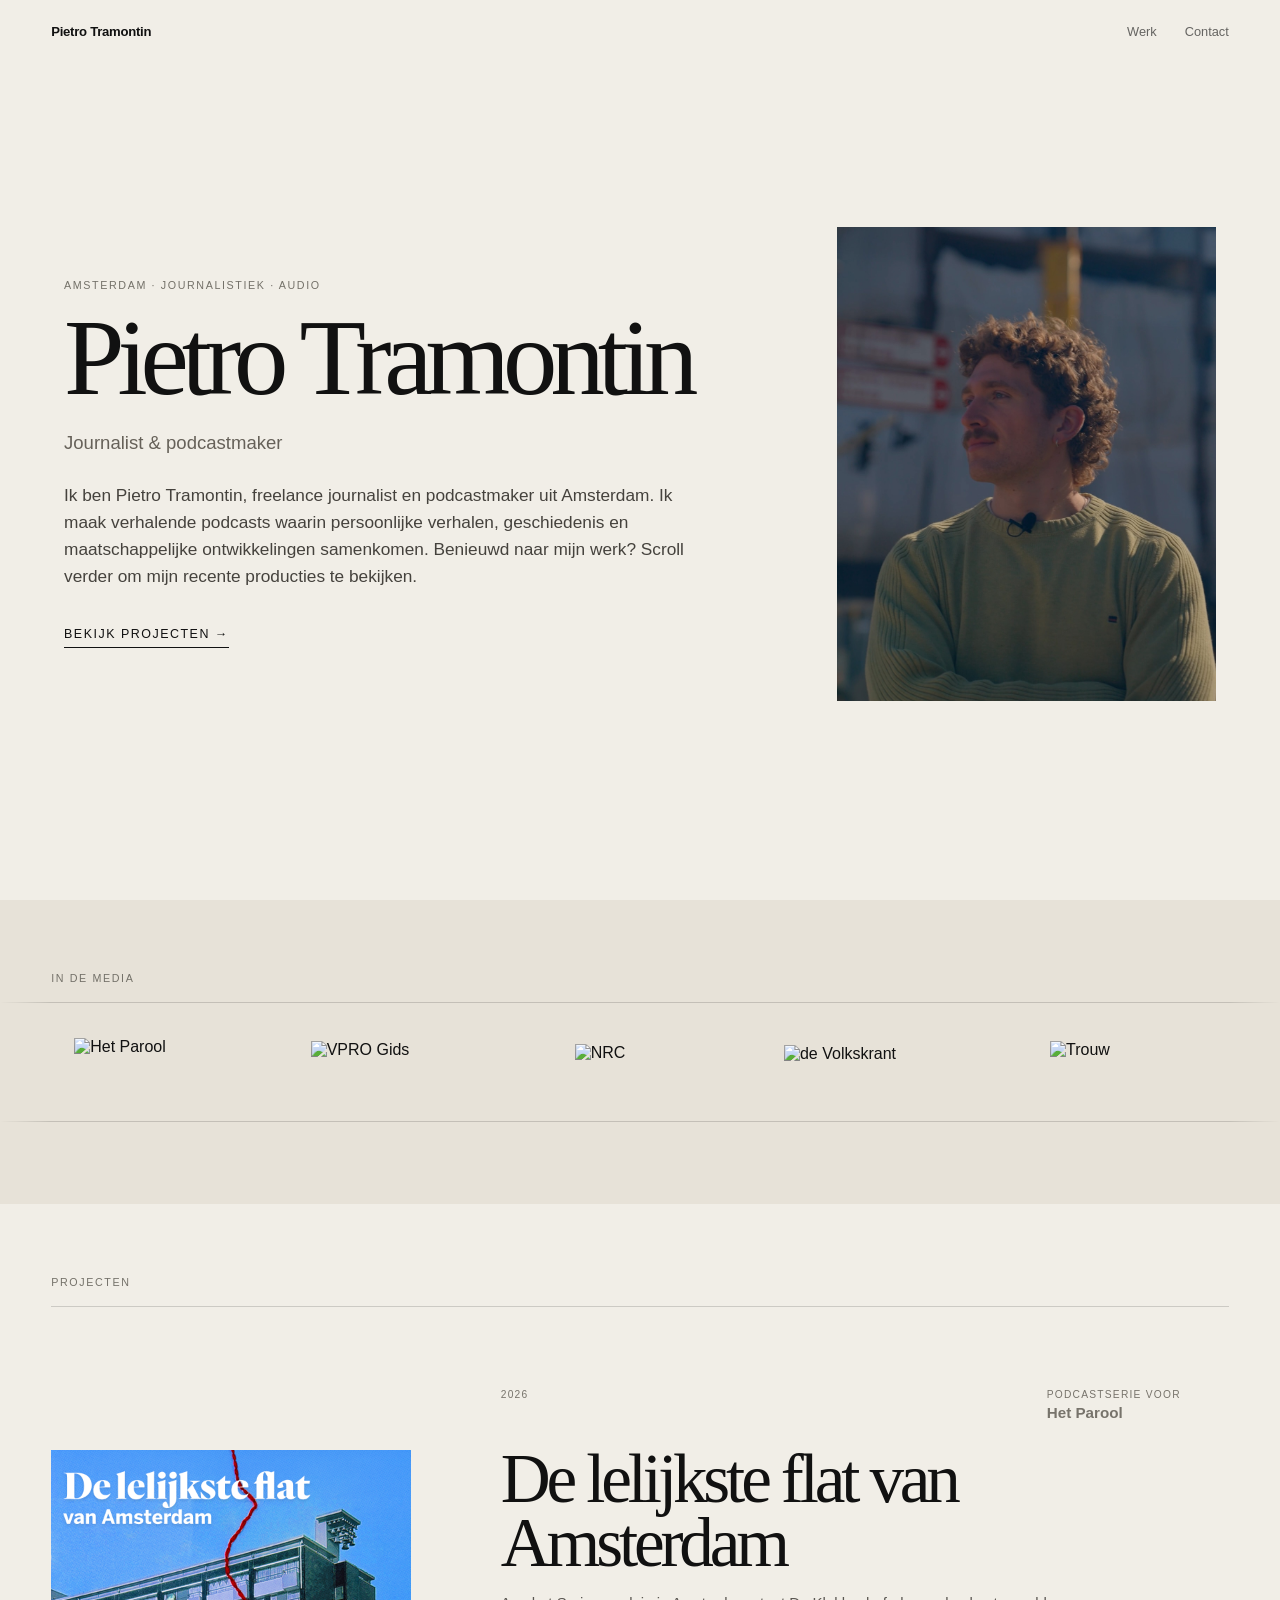
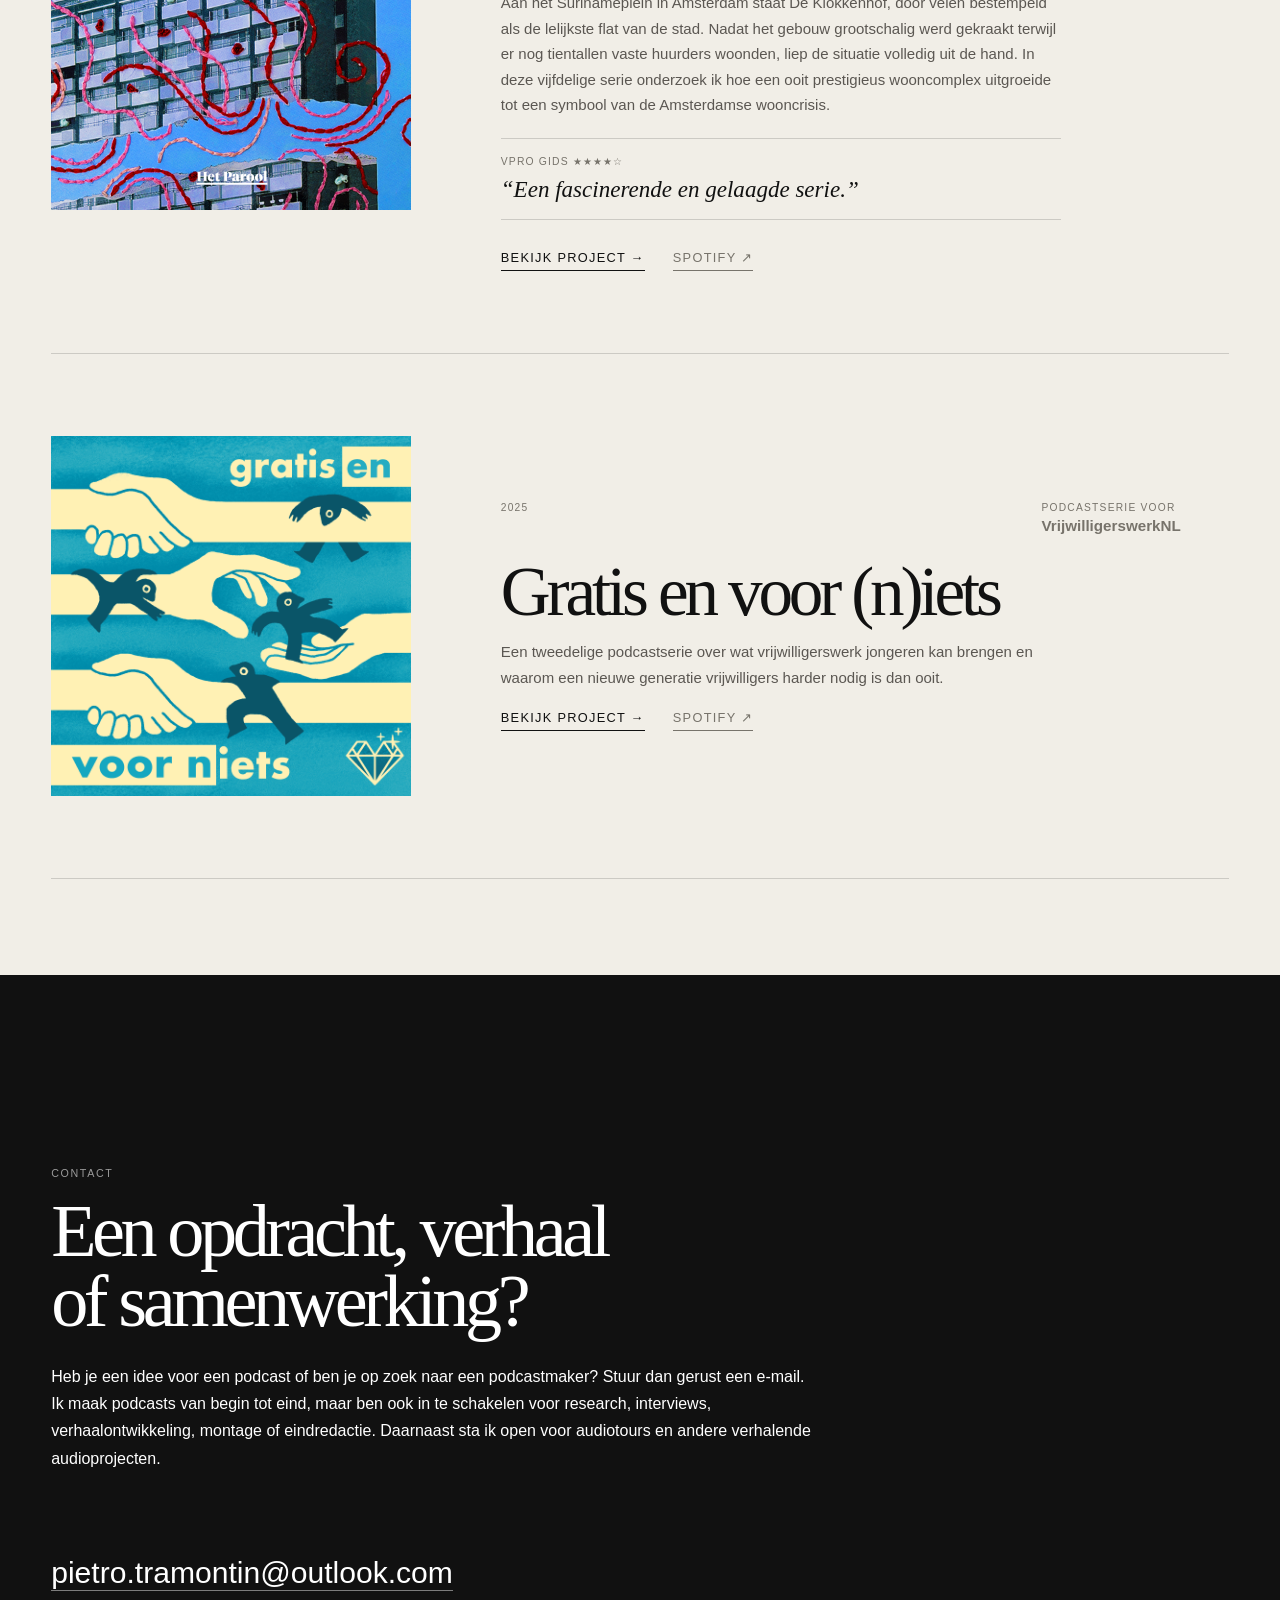
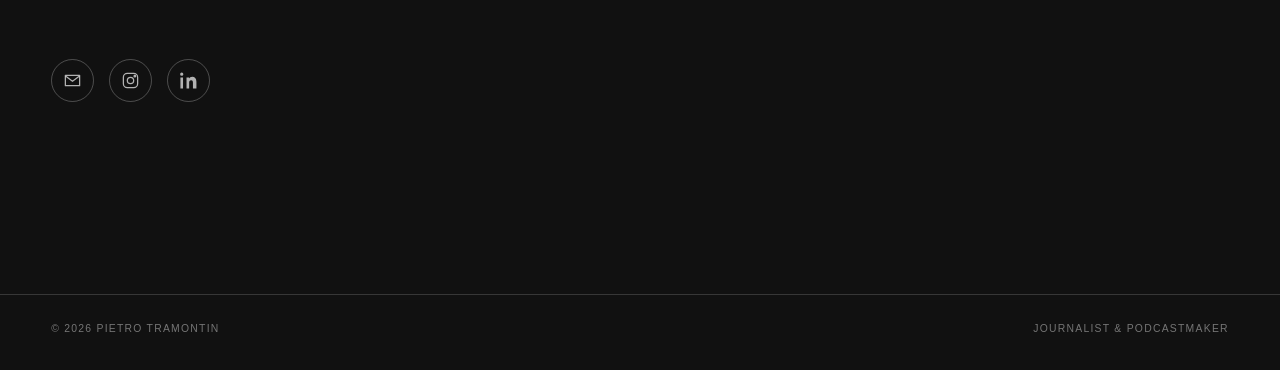
==== index.html @ e570faa8 "Update index.html" ====
<!DOCTYPE html>

<html lang="nl">
<head>
<meta charset="utf-8"/>
<meta content="width=device-width, initial-scale=1.0" name="viewport"/>
<meta content="#111111" name="theme-color"/>
<link href="style.css?v=mobile-marquee-4" rel="stylesheet"/>
<title>Pietro Tramontin | Freelance journalist &amp; podcastmaker</title>
<meta content="Portfolio en contactgegevens van Pietro Tramontin, freelance journalist en podcastmaker uit Amsterdam. Bekijk zijn verhalende podcasts en neem contact op voor podcastproducties, research, interviews, montage en audioprojecten." name="description"/><meta content="Pietro Tramontin" name="author"/><meta content="index, follow, max-image-preview:large" name="robots"/><link href="https://pietrotramontin.nl/" rel="canonical"/><meta content="nl_NL" property="og:locale"/><meta content="website" property="og:type"/><meta content="Pietro Tramontin" property="og:site_name"/><meta content="Pietro Tramontin | Freelance journalist &amp; podcastmaker" property="og:title"/><meta content="Portfolio en contactgegevens van Pietro Tramontin, freelance journalist en podcastmaker uit Amsterdam. Bekijk zijn verhalende podcasts en neem contact op voor podcastproducties, research, interviews, montage en audioprojecten." property="og:description"/><meta content="https://pietrotramontin.nl/" property="og:url"/><meta content="https://pietrotramontin.nl/images/pietro-tramontin-social.jpg" property="og:image"/><meta content="https://pietrotramontin.nl/images/pietro-tramontin-social.jpg" property="og:image:secure_url"/><meta content="1200" property="og:image:width"/><meta content="630" property="og:image:height"/><meta content="Pietro Tramontin, freelance journalist en podcastmaker" property="og:image:alt"/><meta content="summary_large_image" name="twitter:card"/><meta content="Pietro Tramontin | Freelance journalist &amp; podcastmaker" name="twitter:title"/><meta content="Portfolio en contactgegevens van Pietro Tramontin, freelance journalist en podcastmaker uit Amsterdam. Bekijk zijn verhalende podcasts en neem contact op voor podcastproducties, research, interviews, montage en audioprojecten." name="twitter:description"/><meta content="https://pietrotramontin.nl/images/pietro-tramontin-social.jpg" name="twitter:image"/><meta content="Pietro Tramontin, freelance journalist en podcastmaker" name="twitter:image:alt"/><link href="/favicon.ico?v=microphone-1" rel="icon" sizes="any"/><link href="/favicon-32x32.png?v=microphone-1" rel="icon" sizes="32x32" type="image/png"/><link href="/apple-touch-icon.png?v=microphone-1" rel="apple-touch-icon" sizes="180x180"/><link href="/site.webmanifest" rel="manifest"/><script type="application/ld+json">{
  "@context": "https://schema.org",
  "@graph": [
    {
      "@type": "WebSite",
      "@id": "https://pietrotramontin.nl/#website",
      "url": "https://pietrotramontin.nl/",
      "name": "Pietro Tramontin",
      "inLanguage": "nl-NL"
    },
    {
      "@type": "ProfilePage",
      "@id": "https://pietrotramontin.nl/#profilepage",
      "url": "https://pietrotramontin.nl/",
      "name": "Pietro Tramontin | Freelance journalist & podcastmaker",
      "description": "Portfolio en contactgegevens van Pietro Tramontin, freelance journalist en podcastmaker uit Amsterdam. Bekijk zijn verhalende podcasts en neem contact op voor podcastproducties, research, interviews, montage en audioprojecten.",
      "isPartOf": {
        "@id": "https://pietrotramontin.nl/#website"
      },
      "mainEntity": {
        "@id": "https://pietrotramontin.nl/#pietro"
      },
      "inLanguage": "nl-NL"
    },
    {
      "@type": "Person",
      "@id": "https://pietrotramontin.nl/#pietro",
      "name": "Pietro Tramontin",
      "url": "https://pietrotramontin.nl/",
      "image": {
        "@type": "ImageObject",
        "url": "https://pietrotramontin.nl/images/pietro-tramontin-social.jpg",
        "width": 1200,
        "height": 630
      },
      "jobTitle": "Freelance journalist en podcastmaker",
      "description": "Freelance journalist en podcastmaker uit Amsterdam. Beschikbaar voor podcastproducties, research, interviews, verhaalontwikkeling, montage, eindredactie, audiotours en andere verhalende audioprojecten.",
      "homeLocation": {
        "@type": "City",
        "name": "Amsterdam"
      },
      "sameAs": [
        "https://www.instagram.com/pietrotramontin/",
        "https://www.linkedin.com/in/pietro-tramontin"
      ],
      "knowsAbout": [
        "Journalistiek",
        "Verhalende podcasts",
        "Audio-documentaires",
        "Research",
        "Interviews",
        "Montage",
        "Sounddesign"
      ],
      "email": "mailto:pietro.tramontin@outlook.com",
      "contactPoint": {
        "@type": "ContactPoint",
        "contactType": "professional inquiries",
        "email": "pietro.tramontin@outlook.com",
        "availableLanguage": [
          "nl",
          "en"
        ],
        "url": "https://pietrotramontin.nl/#contact"
      }
    }
  ]
}</script></head>
<body>
<header class="nav">
<a class="wordmark" href="index.html">Pietro Tramontin</a>
<nav>
<a href="#werk">Werk</a>
<a href="#contact">Contact</a>
</nav>
</header>
<main>
<section class="hero">
<div class="hero-inner">
<div class="hero-copy reveal">
<p class="kicker dark">Amsterdam · Journalistiek · Audio</p>
<h1>Pietro Tramontin</h1>
<p class="subtitle">Journalist &amp; podcastmaker</p>
<p class="hero-intro">Ik ben Pietro Tramontin, freelance journalist en podcastmaker uit Amsterdam. Ik maak verhalende podcasts waarin persoonlijke verhalen, geschiedenis en maatschappelijke ontwikkelingen samenkomen. Benieuwd naar mijn werk? Scroll verder om mijn recente producties te bekijken.</p>
<a class="hero-button" href="#werk">Bekijk projecten →</a>
</div>
<div class="portrait-wrap reveal">
<img alt="Portret van Pietro Tramontin" class="portrait" src="images/pietro.jpg"/>
<div class="portrait-fallback">
<span>Voeg je portret toe als<br/><strong>images/pietro.jpg</strong></span>
</div>
</div>
</div>
</section>
<section class="media-strip reveal" id="media">
<div class="media-heading">
<p class="kicker dark">In de media</p>
</div>
<div aria-label="Media waarin Pietro Tramontin en zijn werk verschenen" class="media-marquee">
<div class="media-track">
<a class="media-item" data-brand="Het Parool" data-copy="Interview over het maken van De lelijkste flat van Amsterdam en de wooncrisis achter het verhaal." data-domain="parool.nl" data-label="Het Parool" data-quote="“In de podcast wordt blootgelegd hoe De Klokkenhof door de jaren heen symbool is komen te staan voor de woningnood in Amsterdam.”" data-theme="parool" data-title="Journalist Pietro Tramontin maakte een podcast over De Klokkenhof" data-type="Interview" href="https://www.parool.nl/amsterdam/journalist-pietro-tramontin-maakte-een-podcast-over-de-klokkenhof-de-flat-waar-krakers-en-huurders-tegenover-elkaar-stonden-terwijl-ze-juist-een-gezamenlijke-vijand-hadden~bd4d13ee/" rel="noopener" target="_blank">
<img alt="Het Parool" class="media-logo media-logo-parool" src="https://commons.wikimedia.org/wiki/Special:Redirect/file/Het_Parool_(2018-10-27).svg"/>
</a>
<a class="media-item" data-brand="VPRO Gids" data-copy="Interview met Pietro Tramontin over het maken van De lelijkste flat van Amsterdam." data-domain="vpro.nl" data-label="VPRO Gids" data-quote="“Een fascinerende en gelaagde serie.”" data-theme="vpro" data-title="Fascinerende en gelaagde podcastserie over de lelijkste flat van Amsterdam" data-type="Interview" href="https://www.vpro.nl/artikelen/fascinerende-en-gelaagde-podcastserie-over-de-lelijkste-flat-van-amsterdam" rel="noopener" target="_blank">
<img alt="VPRO Gids" class="media-logo media-logo-vpro" src="https://commons.wikimedia.org/wiki/Special:Redirect/file/VPRO_logo_2021.svg"/>
</a>
<a class="media-item" data-brand="NRC" data-copy="De lelijkste flat van Amsterdam werd opgenomen in NRC’s overzicht van de beste podcasts van dit moment." data-domain="nrc.nl" data-label="NRC" data-quote="" data-theme="nrc" data-title="De beste podcasts van dit moment" data-type="Aanbevolen" href="https://www.nrc.nl/nieuws/2026/07/15/de-beste-podcasts-van-dit-moment-a4906272" rel="noopener" target="_blank">
<img alt="NRC" class="media-logo media-logo-nrc" src="https://commons.wikimedia.org/wiki/Special:Redirect/file/NRC_logo.svg"/>
</a>
<a class="media-item" data-brand="de Volkskrant" data-copy="Recensie van De lelijkste flat van Amsterdam." data-domain="volkskrant.nl" data-label="de Volkskrant" data-quote="“Rijk en interessant.”" data-theme="volkskrant" data-title="‘De lelijkste flat van Amsterdam’ gaat over méér dan dat bekende krakerspand" data-type="Recensie" href="https://www.volkskrant.nl/podcasttips/de-lelijkste-flat-van-amsterdam-gaat-over-meer-dan-dat-bekende-krakerspand~be19d2c3/" rel="noopener" target="_blank">
<img alt="de Volkskrant" class="media-logo media-logo-volkskrant" src="https://commons.wikimedia.org/wiki/Special:Redirect/file/Volkskrant.svg"/>
</a>
<a class="media-item" data-brand="Trouw" data-copy="Recensie van De lelijkste flat van Amsterdam." data-domain="trouw.nl" data-fallback-preview="assets/media/trouw-fallback.jpg" data-label="Trouw" data-quote="“De afleveringen waarin hij via de historie van de flat impliciet maatschappelijke veranderingen beschrijft, zijn het sterkst.”" data-theme="trouw" data-title="Podcast verbindt een iconisch gebouw met de woningnood" data-type="Recensie" href="https://www.trouw.nl/cultuur-media/podcast-de-lelijkste-flat-van-amsterdam-verbindt-een-iconisch-gebouw-met-de-woningnood~bb4db871/" rel="noopener" target="_blank">
<img alt="Trouw" class="media-logo media-logo-trouw" src="https://commons.wikimedia.org/wiki/Special:Redirect/file/Trouw.svg"/>
</a>
<a class="media-item" data-brand="FD" data-copy="Recensie van de podcast als verhaal over de Nederlandse woningcrisis." data-domain="fd.nl" data-label="FD" data-quote="“Een verhaal dat veel verder reikt dan de muren van de vervallen flat.”" data-theme="fd" data-title="Wat de lelijkste flat van Amsterdam zegt over woningnood" data-type="Recensie" href="https://fd.nl/samenleving/1602991/wat-de-lelijkste-flat-van-amsterdam-zegt-over-woningnood" rel="noopener" target="_blank">
<img alt="FD" class="media-logo media-logo-fd" src="https://commons.wikimedia.org/wiki/Special:Redirect/file/Logo_Het_Financieele_Dagblad.svg"/>
</a>
<a class="media-item" data-brand="NPO Radio 1" data-copy="Te gast in VINK, de podcast over podcasts van NPO Radio 1, over De lelijkste flat van Amsterdam." data-domain="nporadio1.nl" data-label="NPO Radio 1" data-quote="" data-theme="npo" data-title="De lelijkste flat van Amsterdam in VINK op NPO Radio 1" data-type="Podcastinterview" href="https://www.nporadio1.nl/podcasts/vink/142888/354-de-lelijkste-flat-van-amsterdam-ayurveda-podcast-de-kleenen-en-de-grooten" rel="noopener" target="_blank">
<img alt="NPO Radio 1" class="media-logo media-logo-npo" src="https://commons.wikimedia.org/wiki/Special:Redirect/file/NPO_Radio_1_logo_2014.svg"/>
</a>
<a class="media-item" data-brand="Het Parool" data-copy="Interview over het maken van De lelijkste flat van Amsterdam en de wooncrisis achter het verhaal." data-domain="parool.nl" data-label="Het Parool" data-quote="“In de podcast wordt blootgelegd hoe De Klokkenhof door de jaren heen symbool is komen te staan voor de woningnood in Amsterdam.”" data-theme="parool" data-title="Journalist Pietro Tramontin maakte een podcast over De Klokkenhof" data-type="Interview" href="https://www.parool.nl/amsterdam/journalist-pietro-tramontin-maakte-een-podcast-over-de-klokkenhof-de-flat-waar-krakers-en-huurders-tegenover-elkaar-stonden-terwijl-ze-juist-een-gezamenlijke-vijand-hadden~bd4d13ee/" rel="noopener" target="_blank">
<img alt="Het Parool" class="media-logo media-logo-parool" src="https://commons.wikimedia.org/wiki/Special:Redirect/file/Het_Parool_(2018-10-27).svg"/>
</a>
<a class="media-item" data-brand="VPRO Gids" data-copy="Interview met Pietro Tramontin over het maken van De lelijkste flat van Amsterdam." data-domain="vpro.nl" data-label="VPRO Gids" data-quote="“Een fascinerende en gelaagde serie.”" data-theme="vpro" data-title="Fascinerende en gelaagde podcastserie over de lelijkste flat van Amsterdam" data-type="Interview" href="https://www.vpro.nl/artikelen/fascinerende-en-gelaagde-podcastserie-over-de-lelijkste-flat-van-amsterdam" rel="noopener" target="_blank">
<img alt="VPRO Gids" class="media-logo media-logo-vpro" src="https://commons.wikimedia.org/wiki/Special:Redirect/file/VPRO_logo_2021.svg"/>
</a>
<a class="media-item" data-brand="NRC" data-copy="De lelijkste flat van Amsterdam werd opgenomen in NRC’s overzicht van de beste podcasts van dit moment." data-domain="nrc.nl" data-label="NRC" data-quote="" data-theme="nrc" data-title="De beste podcasts van dit moment" data-type="Aanbevolen" href="https://www.nrc.nl/nieuws/2026/07/15/de-beste-podcasts-van-dit-moment-a4906272" rel="noopener" target="_blank">
<img alt="NRC" class="media-logo media-logo-nrc" src="https://commons.wikimedia.org/wiki/Special:Redirect/file/NRC_logo.svg"/>
</a>
<a class="media-item" data-brand="de Volkskrant" data-copy="Recensie van De lelijkste flat van Amsterdam." data-domain="volkskrant.nl" data-label="de Volkskrant" data-quote="“Rijk en interessant.”" data-theme="volkskrant" data-title="‘De lelijkste flat van Amsterdam’ gaat over méér dan dat bekende krakerspand" data-type="Recensie" href="https://www.volkskrant.nl/podcasttips/de-lelijkste-flat-van-amsterdam-gaat-over-meer-dan-dat-bekende-krakerspand~be19d2c3/" rel="noopener" target="_blank">
<img alt="de Volkskrant" class="media-logo media-logo-volkskrant" src="https://commons.wikimedia.org/wiki/Special:Redirect/file/Volkskrant.svg"/>
</a>
<a class="media-item" data-brand="Trouw" data-copy="Recensie van De lelijkste flat van Amsterdam." data-domain="trouw.nl" data-fallback-preview="assets/media/trouw-fallback.jpg" data-label="Trouw" data-quote="“De afleveringen waarin hij via de historie van de flat impliciet maatschappelijke veranderingen beschrijft, zijn het sterkst.”" data-theme="trouw" data-title="Podcast verbindt een iconisch gebouw met de woningnood" data-type="Recensie" href="https://www.trouw.nl/cultuur-media/podcast-de-lelijkste-flat-van-amsterdam-verbindt-een-iconisch-gebouw-met-de-woningnood~bb4db871/" rel="noopener" target="_blank">
<img alt="Trouw" class="media-logo media-logo-trouw" src="https://commons.wikimedia.org/wiki/Special:Redirect/file/Trouw.svg"/>
</a>
<a class="media-item" data-brand="FD" data-copy="Recensie van de podcast als verhaal over de Nederlandse woningcrisis." data-domain="fd.nl" data-label="FD" data-quote="“Een verhaal dat veel verder reikt dan de muren van de vervallen flat.”" data-theme="fd" data-title="Wat de lelijkste flat van Amsterdam zegt over woningnood" data-type="Recensie" href="https://fd.nl/samenleving/1602991/wat-de-lelijkste-flat-van-amsterdam-zegt-over-woningnood" rel="noopener" target="_blank">
<img alt="FD" class="media-logo media-logo-fd" src="https://commons.wikimedia.org/wiki/Special:Redirect/file/Logo_Het_Financieele_Dagblad.svg"/>
</a>
<a class="media-item" data-brand="NPO Radio 1" data-copy="Te gast in VINK, de podcast over podcasts van NPO Radio 1, over De lelijkste flat van Amsterdam." data-domain="nporadio1.nl" data-label="NPO Radio 1" data-quote="" data-theme="npo" data-title="De lelijkste flat van Amsterdam in VINK op NPO Radio 1" data-type="Podcastinterview" href="https://www.nporadio1.nl/podcasts/vink/142888/354-de-lelijkste-flat-van-amsterdam-ayurveda-podcast-de-kleenen-en-de-grooten" rel="noopener" target="_blank">
<img alt="NPO Radio 1" class="media-logo media-logo-npo" src="https://commons.wikimedia.org/wiki/Special:Redirect/file/NPO_Radio_1_logo_2014.svg"/>
</a>
</div>
</div>
<div aria-hidden="true" class="media-popup">
<a class="media-popup-link" href="#" rel="noopener" target="_blank">
<div class="mini-site">
<div class="mini-site-top">
<span class="mini-site-brand"></span>
<span class="mini-site-domain"></span>
</div>
<div class="mini-site-body">
<span class="mini-site-type"></span>
<strong class="mini-site-title"></strong>
<div class="mini-site-image-wrap is-empty"><img alt="" class="mini-site-image" src=""/></div>
<p class="mini-site-copy"></p>
<blockquote class="mini-site-quote"></blockquote>
<span class="mini-site-cta">Open artikel ↗</span>
</div>
</div>
</a>
</div>
</section>
<section class="projects-section" id="werk">
<div class="projects-shell">
<p class="kicker dark reveal">Projecten</p>
<article class="project-row-new reveal">
<a aria-label="Bekijk De lelijkste flat van Amsterdam" class="project-cover-new" href="lelijkste-flat.html">
<img alt="Cover van De lelijkste flat van Amsterdam" src="images/lelijkste-flat.jpg"/>
</a>
<div class="project-copy-new">
<div class="project-meta-new">
<span>2026</span>
<span>Podcastserie voor<br/><strong>Het Parool</strong></span>
</div>
<h3><a href="lelijkste-flat.html">De lelijkste flat van Amsterdam</a></h3>
<p class="project-summary">
            Aan het Surinameplein in Amsterdam staat De Klokkenhof, door velen bestempeld als de lelijkste flat van de stad. Nadat het gebouw grootschalig werd gekraakt terwijl er nog tientallen vaste huurders woonden, liep de situatie volledig uit de hand. In deze vijfdelige serie onderzoek ik hoe een ooit prestigieus wooncomplex uitgroeide tot een symbool van de Amsterdamse wooncrisis.
          </p>
<a class="home-review" href="https://www.vpro.nl/artikelen/fascinerende-en-gelaagde-podcastserie-over-de-lelijkste-flat-van-amsterdam" rel="noopener" target="_blank">
<span class="home-review-source">VPRO Gids ★★★★☆</span>
<span class="home-review-quote">“Een fascinerende en gelaagde serie.”</span>
</a>
<div class="actions">
<a class="text-link" href="lelijkste-flat.html">Bekijk project →</a>
<a class="text-link muted-link" href="https://open.spotify.com/show/033CWMy0zGlctlvgGnUM39" rel="noopener" target="_blank">Spotify ↗</a>
</div>
</div>
</article>
<article class="project-row-new reveal">
<a aria-label="Bekijk Gratis en voor (n)iets" class="project-cover-new" href="gratis-en-voor-niets.html">
<img alt="Cover van Gratis en voor (n)iets" src="images/gratis-en-voor-niets.jpg"/>
</a>
<div class="project-copy-new">
<div class="project-meta-new">
<span>2025</span>
<span>Podcastserie voor<br/><strong>VrijwilligerswerkNL</strong></span>
</div>
<h3><a href="gratis-en-voor-niets.html">Gratis en voor (n)iets</a></h3>
<p class="project-summary">
            Een tweedelige podcastserie over wat vrijwilligerswerk jongeren kan brengen en waarom een nieuwe generatie vrijwilligers harder nodig is dan ooit.
          </p>
<div class="actions">
<a class="text-link" href="gratis-en-voor-niets.html">Bekijk project →</a>
<a class="text-link muted-link" href="https://open.spotify.com/show/3WJLI9ZzemZ6k6axRcHzVA" rel="noopener" target="_blank">Spotify ↗</a>
</div>
</div>
</article>
</div>
</section>
<section aria-label="Contact met Pietro Tramontin" class="contact reveal" id="contact">
<p class="kicker">Contact</p>
<h2>Een opdracht, verhaal<br/>of samenwerking?</h2>
<p class="contact-intro">Heb je een idee voor een podcast of ben je op zoek naar een podcastmaker? Stuur dan gerust een e-mail. Ik maak podcasts van begin tot eind, maar ben ook in te schakelen voor research, interviews, verhaalontwikkeling, montage of eindredactie. Daarnaast sta ik open voor audiotours en andere verhalende audioprojecten.</p>
<a aria-label="E-mail Pietro Tramontin" class="email" href="mailto:pietro.tramontin@outlook.com" rel="author">pietro.tramontin@outlook.com</a>
<div aria-label="Sociale media" class="socials">
<a aria-label="E-mail Pietro Tramontin" class="social-link" href="mailto:pietro.tramontin@outlook.com">
<svg aria-hidden="true" viewbox="0 0 24 24">
<path d="M3 5.5h18v13H3z"></path>
<path d="m4 7 8 6 8-6"></path>
</svg>
</a>
<a aria-label="Instagram van Pietro Tramontin" class="social-link" href="https://www.instagram.com/pietrotramontin/" rel="noopener" target="_blank">
<svg aria-hidden="true" viewbox="0 0 24 24">
<rect height="18" rx="5" width="18" x="3" y="3"></rect>
<circle cx="12" cy="12" r="4"></circle>
<circle cx="17.5" cy="6.5" r="1"></circle>
</svg>
</a>
<a aria-label="LinkedIn van Pietro Tramontin" class="social-link" href="https://www.linkedin.com/in/pietro-tramontin" rel="noopener" target="_blank">
<svg aria-hidden="true" viewbox="0 0 24 24">
<path d="M5.1 8.2H1.8V22h3.3V8.2ZM3.45 2A2.05 2.05 0 1 0 3.45 6.1 2.05 2.05 0 0 0 3.45 2ZM22 13.45c0-4.15-2.2-6.08-5.15-6.08-2.38 0-3.44 1.3-4.03 2.22V8.2H9.5V22h3.32v-6.83c0-1.8.34-3.55 2.57-3.55 2.2 0 2.23 2.05 2.23 3.67V22H22v-8.55Z"></path>
</svg>
</a>
</div>
</section>
</main>
<footer>
<span>© <span id="year"></span> Pietro Tramontin</span>
<span>Journalist &amp; podcastmaker</span>
</footer>
<script src="script.js?v=mobile-app-links-1"></script>
</body>
</html>
---- style.css ----
*{box-sizing:border-box}
:root{
  --ink:#111;
  --paper:#f1eee7;
  --white:#fff;
  --line:rgba(17,17,17,.16);
  --darkline:rgba(255,255,255,.16);
  --accent:#da5b34;
}
html{scroll-behavior:smooth}
body{margin:0;background:var(--ink);color:var(--white);font-family:Arial,Helvetica,sans-serif}
a{color:inherit;text-decoration:none}
img{display:block;max-width:100%}

/* Navigation */
.nav{
  position:absolute;z-index:50;inset:0 0 auto 0;
  display:flex;justify-content:space-between;align-items:center;
  padding:24px clamp(20px,4vw,62px);color:var(--ink)
}
.nav nav{display:flex;gap:28px;font-size:.8rem}
.nav nav a{opacity:.62}
.nav nav a:hover{opacity:1}
.nav-project{position:fixed;color:var(--white);mix-blend-mode:difference}
.wordmark{font-size:.82rem;font-weight:700;letter-spacing:-.02em}

/* Hero */
.hero{
  background:var(--paper);color:var(--ink);min-height:100svh;
  padding:130px clamp(20px,5vw,76px) clamp(72px,8vw,115px);
  display:flex;align-items:center
}
.hero-inner{
  width:100%;max-width:1450px;margin:0 auto;display:grid;
  grid-template-columns:minmax(0,1.15fr) minmax(280px,.65fr);
  gap:clamp(52px,8vw,130px);align-items:center
}
.hero-copy{max-width:780px}
.hero h1,.project-head h1{
  font-family:Georgia,"Times New Roman",serif;font-weight:400;
  letter-spacing:-.065em;line-height:.9;margin:0
}
.hero h1{font-size:clamp(4.6rem,8.5vw,9.2rem)}
.kicker{
  text-transform:uppercase;letter-spacing:.15em;font-size:.67rem;
  color:rgba(255,255,255,.58);margin:0 0 18px
}
.kicker.dark{color:#747169}
.subtitle{font-size:clamp(1rem,1.45vw,1.3rem);color:#666159;margin:25px 0 0}
.hero-intro{
  font-size:clamp(1.05rem,1.35vw,1.3rem);line-height:1.55;
  color:#45423d;max-width:610px;margin:34px 0 0
}
.hero-button{
  display:inline-block;margin-top:38px;padding-bottom:6px;
  border-bottom:1px solid var(--ink);font-size:.78rem;
  text-transform:uppercase;letter-spacing:.12em
}
.hero-button:hover{color:var(--accent);border-color:var(--accent)}
.portrait-wrap{
  position:relative;justify-self:end;width:min(100%,470px);
  aspect-ratio:4/5;overflow:hidden;background:#d8d3c8
}
.portrait{width:100%;height:100%;object-fit:cover;object-position:center 28%}
.portrait-fallback{
  position:absolute;inset:0;display:none;align-items:center;justify-content:center;
  text-align:center;background:linear-gradient(140deg,#ded9cf,#c8c1b5);
  color:#77736b;font-size:.75rem;line-height:1.7;text-transform:uppercase;
  letter-spacing:.12em
}

/* Media band */
.media-strip{position:relative;background:#e7e2d8;color:var(--ink);padding:72px 0 82px}
.media-heading{padding:0 clamp(20px,4vw,62px)}
.media-marquee{
  position:relative;overflow:hidden;
  border-top:1px solid var(--line);border-bottom:1px solid var(--line);
  -webkit-mask-image:linear-gradient(to right,transparent 0,#000 4%,#000 96%,transparent 100%);
  mask-image:linear-gradient(to right,transparent 0,#000 4%,#000 96%,transparent 100%)
}
.media-track{
  display:flex;align-items:center;width:max-content;
  animation:media-scroll 25s linear infinite;will-change:transform
}
.media-marquee:hover .media-track,
.media-marquee:focus-within .media-track,
.media-marquee.is-paused .media-track{animation-play-state:paused}

/* Every logo gets exactly the same slot */
.media-item{
  flex:0 0 240px;width:240px;height:118px;
  display:flex;align-items:center;justify-content:center;
  padding:18px 28px;transition:transform .22s ease,background .22s ease
}
.media-item:hover,.media-item:focus{
  transform:scale(1.035);background:rgba(255,255,255,.34);outline:none
}
.media-logo{width:auto;max-width:100%;object-fit:contain}
.media-logo-parool{height:48px}
.media-logo-vpro{height:42px}
.media-logo-nrc{height:37px}
.media-logo-volkskrant{height:35px}
.media-logo-trouw{height:42px}
.media-logo-fd{height:76px}
.media-logo-npo{height:62px}
@keyframes media-scroll{from{transform:translateX(0)}to{transform:translateX(-50%)}}

/* Media popup */
.media-popup{
  position:fixed;z-index:300;width:278px;
  opacity:0;visibility:hidden;pointer-events:auto;
  transform:translateY(7px) scale(.985);
  transition:opacity .16s ease,transform .16s ease,visibility .16s
}
.media-popup.is-visible{opacity:1;visibility:visible;transform:none}
.media-popup-link{display:block;color:inherit}
.mini-site{
  overflow:hidden;background:#fff;color:#111;border:1px solid rgba(17,17,17,.16);
  border-radius:10px;box-shadow:0 20px 55px rgba(17,17,17,.24)
}
.mini-site-top{
  display:flex;align-items:center;justify-content:space-between;gap:12px;
  min-height:40px;padding:9px 12px;border-bottom:1px solid rgba(17,17,17,.1)
}
.mini-site-brand{font-family:Georgia,"Times New Roman",serif;font-size:.98rem;font-weight:700}
.mini-site-domain{font-size:.51rem;text-transform:uppercase;letter-spacing:.08em;color:#77736b}
.mini-site-body{padding:14px 14px 16px}
.mini-site-type{
  display:block;margin-bottom:7px;font-size:.52rem;text-transform:uppercase;
  letter-spacing:.12em;color:#77736b
}
.mini-site-title{
  display:block;font-family:Georgia,"Times New Roman",serif;
  font-size:1.15rem;line-height:1.06;font-weight:400;letter-spacing:-.025em
}
.mini-site-image-wrap{
  height:108px;margin:11px -14px 0;overflow:hidden;background:#ece8e1;
  border-top:1px solid rgba(17,17,17,.08);
  border-bottom:1px solid rgba(17,17,17,.08)
}
.mini-site-image-wrap.is-empty{display:none}
.mini-site-image{width:100%;height:100%;object-fit:cover;object-position:top center}
.mini-site-copy{font-size:.69rem;line-height:1.4;color:#59554e;margin:10px 0 0}
.mini-site-quote{
  font-family:Georgia,"Times New Roman",serif;font-size:.86rem;
  line-height:1.25;font-style:italic;margin:10px 0 0
}
.mini-site-cta{
  display:inline-block;margin-top:12px;font-size:.52rem;text-transform:uppercase;
  letter-spacing:.1em;border-bottom:1px solid;padding-bottom:3px
}
.media-popup[data-theme="parool"] .mini-site{border-top:4px solid #111}
.media-popup[data-theme="parool"] .mini-site-top{background:#f4f1eb}
.media-popup[data-theme="vpro"] .mini-site{border-top:4px solid #7a2df4}
.media-popup[data-theme="vpro"] .mini-site-top{background:#f7e8ff}
.media-popup[data-theme="nrc"] .mini-site{border-top:4px solid #d71920}
.media-popup[data-theme="nrc"] .mini-site-top{background:#fff2d9}
.media-popup[data-theme="volkskrant"] .mini-site{border-top:4px solid #111}
.media-popup[data-theme="volkskrant"] .mini-site-top{background:#eef3ff}
.media-popup[data-theme="trouw"] .mini-site{border-top:4px solid #1468b3}
.media-popup[data-theme="trouw"] .mini-site-top{background:#f4efe7}
.media-popup[data-theme="fd"] .mini-site{border-top:4px solid #52bfc3}
.media-popup[data-theme="fd"] .mini-site-top{background:#ffe9d8}
.media-popup[data-theme="npo"] .mini-site{border-top:4px solid #173a72}
.media-popup[data-theme="npo"] .mini-site-top{background:#eef2fa}
.media-popup[data-theme="npo"] .mini-site-brand{color:#173a72}

/* Work — hard fixed: cover left, text right */
.work{
  background:var(--paper);
  color:var(--ink);
  padding:72px clamp(20px,4vw,62px) 96px;
}

.work-heading{
  width:min(100%,1180px);
  margin:0 auto 18px;
}

.work-row{
  width:min(100%,1180px) !important;
  margin:0 auto !important;
  padding:82px 0 !important;
  border-top:1px solid var(--line);
  display:flex !important;
  flex-direction:row !important;
  flex-wrap:nowrap !important;
  align-items:center !important;
  justify-content:flex-start !important;
  gap:clamp(48px,7vw,96px) !important;
}

.work-row:last-child{
  border-bottom:1px solid var(--line);
}

.work-row > .cover-link{
  order:1 !important;
  flex:0 0 360px !important;
  width:360px !important;
  min-width:360px !important;
  max-width:360px !important;
  height:360px !important;
  aspect-ratio:1 / 1 !important;
  margin:0 !important;
  align-self:center !important;
  overflow:hidden;
  background:#ddd;
}

.work-row > .cover-link img{
  width:100% !important;
  height:100% !important;
  display:block !important;
  object-fit:cover !important;
  object-position:center !important;
  margin:0 !important;
}

.work-row > .work-copy{
  order:2 !important;
  flex:1 1 auto !important;
  width:auto !important;
  min-width:0 !important;
  max-width:680px !important;
  margin:0 !important;
  align-self:center !important;
}

.work-meta{
  display:flex;
  justify-content:space-between;
  gap:20px;
  color:#77736b;
  text-transform:uppercase;
  letter-spacing:.12em;
  font-size:.64rem;
  margin-bottom:26px;
}

.work-copy h3{
  font-family:Georgia,"Times New Roman",serif;
  font-size:clamp(3.2rem,5.4vw,6rem);
  line-height:.92;
  letter-spacing:-.06em;
  font-weight:400;
  margin:0;
}

.work-copy p{
  font-size:clamp(1rem,1.2vw,1.16rem);
  line-height:1.55;
  color:#514e48;
  max-width:620px;
  margin:28px 0;
}

.home-review{
  display:block;
  max-width:560px;
  margin:0 0 30px;
  padding:16px 0;
  border-top:1px solid var(--line);
  border-bottom:1px solid var(--line);
}

.home-review-source{
  display:block;
  margin-bottom:8px;
  color:#77736b;
  text-transform:uppercase;
  letter-spacing:.11em;
  font-size:.65rem;
}

.home-review-quote{
  display:block;
  font-family:Georgia,"Times New Roman",serif;
  font-size:clamp(1.2rem,1.8vw,1.65rem);
  line-height:1.25;
  font-style:italic;
}

.actions{
  display:flex;
  gap:28px;
  flex-wrap:wrap;
}

.text-link{
  font-size:.8rem;
  text-transform:uppercase;
  letter-spacing:.1em;
  border-bottom:1px solid;
  padding-bottom:5px;
}

.muted-link{color:#77736b}

@media(max-width:900px){
  .work-row > .cover-link{
    flex-basis:300px !important;
    width:300px !important;
    min-width:300px !important;
    max-width:300px !important;
    height:300px !important;
  }

  .work-row{
    gap:40px !important;
  }
}

/* Only stack on an actual phone. */
@media(max-width:520px){
  .work-row{
    flex-direction:column !important;
    align-items:flex-start !important;
    gap:32px !important;
  }

  .work-row > .cover-link{
    flex:none !important;
    width:min(100%,420px) !important;
    min-width:0 !important;
    max-width:420px !important;
    height:auto !important;
    aspect-ratio:1 / 1 !important;
  }

  .work-row > .work-copy{
    width:100% !important;
    max-width:100% !important;
  }
}

/* About + services */
.about{background:#d8d3c8;color:var(--ink);padding:clamp(105px,14vw,190px) clamp(20px,4vw,62px)}
.about-grid{display:grid;grid-template-columns:1.35fr .65fr;gap:clamp(50px,8vw,130px)}
.about h2{
  font-family:Georgia,"Times New Roman",serif;font-size:clamp(3rem,6.4vw,7rem);
  line-height:.94;letter-spacing:-.06em;font-weight:400;margin:0
}
.body-copy{font-size:1.05rem;line-height:1.65;color:#47443e}
.services-simple{background:var(--paper);color:var(--ink);padding:clamp(90px,11vw,145px) clamp(20px,4vw,62px)}
.services-list{list-style:none;margin:0;padding:0;max-width:980px;border-top:1px solid var(--line)}
.services-list li{
  padding:20px 0;border-bottom:1px solid var(--line);
  font-size:clamp(1rem,1.35vw,1.2rem);line-height:1.55;color:#514e48
}
.services-list strong{color:var(--ink);font-weight:600}

/* Contact */
.contact{padding:clamp(110px,15vw,200px) clamp(20px,4vw,62px)}
.contact h2{
  font-family:Georgia,"Times New Roman",serif;font-weight:400;
  font-size:clamp(3.4rem,8vw,8rem);letter-spacing:-.06em;line-height:.9;margin:0
}
.email{
  display:inline-block;font-size:clamp(1.35rem,3vw,3rem);
  border-bottom:1px solid rgba(255,255,255,.45);margin:60px 0 75px
}
.socials{display:flex;gap:15px;color:rgba(255,255,255,.68)}
.social-link{
  width:43px;height:43px;border:1px solid rgba(255,255,255,.25);border-radius:50%;
  display:grid;place-items:center
}
.social-link svg{
  width:19px;height:19px;fill:none;stroke:currentColor;stroke-width:1.6;
  stroke-linecap:round;stroke-linejoin:round
}
.social-link:last-child svg{fill:currentColor;stroke:none}
footer{
  display:flex;justify-content:space-between;padding:28px clamp(20px,4vw,62px) 36px;
  border-top:1px solid var(--darkline);font-size:.65rem;color:rgba(255,255,255,.42);
  text-transform:uppercase;letter-spacing:.12em
}

/* Project pages */
.project-page{background:var(--ink)}
.project-hero{
  min-height:100svh;display:grid;grid-template-columns:minmax(320px,47vw) 1fr;
  align-items:center;gap:clamp(50px,8vw,130px);padding:130px clamp(20px,5vw,76px) 75px
}
.project-cover{box-shadow:0 30px 90px rgba(0,0,0,.35)}
.project-cover img{aspect-ratio:1;object-fit:cover}
.project-head h1{font-size:clamp(4rem,8vw,9rem)}
.project-role{font-size:1.1rem;color:rgba(255,255,255,.62);margin:30px 0 42px}
.listen-buttons{display:flex;flex-wrap:wrap;gap:12px}
.spotify-button{
  display:inline-flex;border:1px solid rgba(255,255,255,.55);border-radius:999px;
  padding:14px 21px;text-transform:uppercase;letter-spacing:.1em;font-size:.72rem
}
.project-body{
  background:var(--paper);color:var(--ink);display:grid;
  grid-template-columns:.35fr .65fr;gap:clamp(50px,10vw,160px);
  padding:clamp(100px,13vw,180px) clamp(20px,6vw,90px)
}
.project-facts{border-top:1px solid var(--line)}
.project-facts div{
  display:grid;grid-template-columns:100px 1fr;padding:18px 0;
  border-bottom:1px solid var(--line);font-size:.76rem
}
.project-facts span{color:#77736b}
.project-facts strong{font-weight:400}
.description{
  font-family:Georgia,"Times New Roman",serif;font-size:clamp(1.7rem,3vw,3.5rem);
  line-height:1.17;letter-spacing:-.025em
}
.reviews{background:var(--ink);padding:clamp(80px,10vw,130px) clamp(20px,6vw,90px)}
.review-grid{display:grid;grid-template-columns:repeat(2,minmax(0,1fr));gap:clamp(24px,4vw,55px)}
.review-card{
  display:block;padding:28px 0;border-top:1px solid var(--darkline);
  border-bottom:1px solid var(--darkline)
}
.review-source{
  display:block;color:rgba(255,255,255,.56);text-transform:uppercase;
  letter-spacing:.11em;font-size:.68rem;margin-bottom:22px
}
.review-card blockquote{
  font-family:Georgia,"Times New Roman",serif;font-size:clamp(1.7rem,3.2vw,3.6rem);
  line-height:1.12;letter-spacing:-.035em;font-style:italic;margin:0;color:var(--white)
}
.listen{background:#d8d3c8;color:var(--ink);padding:clamp(95px,12vw,160px) clamp(20px,6vw,90px)}
.listen iframe{max-width:900px}
.project-next{padding:80px clamp(20px,6vw,90px);font-size:.8rem;text-transform:uppercase;letter-spacing:.1em}

/* Reveal */
.reveal{opacity:0;transform:translateY(22px);transition:opacity .8s ease,transform .8s ease}
.reveal.visible{opacity:1;transform:none}

@media(max-width:820px){
  .hero{min-height:auto;padding-top:125px}
  .hero-inner,.about-grid,.project-hero,.project-body,.review-grid{grid-template-columns:1fr}
  .hero-inner{gap:48px}
  .portrait-wrap{justify-self:start;width:min(72vw,430px)}
  .project-cover{max-width:620px}
  .project-head h1{font-size:clamp(4rem,14vw,7rem)}
}

@media(max-width:560px){
  .nav{padding-top:20px}
  .nav nav{gap:15px;font-size:.72rem}
  .hero{padding-top:112px;padding-bottom:72px}
  .hero h1{font-size:clamp(3.9rem,18vw,6.2rem)}
  .portrait-wrap{width:100%;max-width:380px}
  .work-copy h3{font-size:clamp(3rem,15vw,5rem)}
  .work-meta{flex-direction:column;gap:7px}
  footer{flex-direction:column;gap:8px}
  .media-item{flex-basis:190px;width:190px;height:98px}
  .media-popup{display:none}
}
@media(prefers-reduced-motion:reduce){
  .media-track{animation:none}
  .reveal{transition:none}
}
/* V6.3 — ensure Trouw preview remains visible and readable */
.media-popup[data-theme="trouw"] .mini-site{
  border-top:4px solid #1468b3;
}
.media-popup[data-theme="trouw"] .mini-site-top{
  background:#f4efe7;
}


/* V6.7 — both project rows share one exact container */
.work{
  padding-left:clamp(20px,4vw,62px) !important;
  padding-right:clamp(20px,4vw,62px) !important;
}

.work-inner{
  width:min(100%,1180px) !important;
  margin:0 auto !important;
}

.work-heading{
  width:100% !important;
  margin:0 0 18px !important;
}

.work-inner > .work-row{
  width:100% !important;
  margin:0 !important;
}

.work-inner > .work-row > .cover-link{
  flex:0 0 360px !important;
  width:360px !important;
  min-width:360px !important;
  max-width:360px !important;
}

.work-inner > .work-row > .work-copy{
  flex:1 1 0 !important;
  width:auto !important;
  max-width:none !important;
}

@media(max-width:900px){
  .work-inner > .work-row > .cover-link{
    flex-basis:300px !important;
    width:300px !important;
    min-width:300px !important;
    max-width:300px !important;
  }
}

@media(max-width:520px){
  .work-inner > .work-row > .cover-link{
    width:min(100%,420px) !important;
    min-width:0 !important;
    max-width:420px !important;
  }
}


/* V6.8 — projects rebuilt from scratch */
.projects-section{
  background:var(--paper);
  color:var(--ink);
  padding:72px clamp(20px,4vw,62px) 96px;
}

.projects-shell{
  width:min(100%,1180px);
  margin:0 auto;
}

.projects-shell > .kicker{
  margin-bottom:18px;
}

.project-row-new{
  width:100%;
  display:grid;
  grid-template-columns:360px minmax(0,1fr);
  column-gap:clamp(52px,7vw,96px);
  align-items:center;
  padding:82px 0;
  border-top:1px solid var(--line);
}

.project-row-new:last-child{
  border-bottom:1px solid var(--line);
}

.project-cover-new{
  width:360px;
  height:360px;
  display:block;
  overflow:hidden;
  background:#ddd;
}

.project-cover-new img{
  width:100%;
  height:100%;
  display:block;
  object-fit:cover;
  object-position:center;
}

.project-copy-new{
  width:100%;
  min-width:0;
  max-width:680px;
}

.project-meta-new{
  display:flex;
  justify-content:space-between;
  gap:20px;
  margin-bottom:26px;
  color:#77736b;
  text-transform:uppercase;
  letter-spacing:.12em;
  font-size:.64rem;
}

.project-copy-new h3{
  margin:0;
  font-family:Georgia,"Times New Roman",serif;
  font-size:clamp(3.2rem,5.4vw,6rem);
  line-height:.92;
  letter-spacing:-.06em;
  font-weight:400;
}

.project-copy-new > p{
  max-width:620px;
  margin:28px 0;
  color:#514e48;
  font-size:clamp(1rem,1.2vw,1.16rem);
  line-height:1.55;
}

@media(max-width:900px){
  .project-row-new{
    grid-template-columns:300px minmax(0,1fr);
    column-gap:40px;
  }

  .project-cover-new{
    width:300px;
    height:300px;
  }
}

@media(max-width:640px){
  .project-row-new{
    grid-template-columns:1fr;
    row-gap:32px;
  }

  .project-cover-new{
    width:min(100%,440px);
    height:auto;
    aspect-ratio:1;
  }

  .project-copy-new{
    max-width:100%;
  }
}






/* V6.15 — normal text on homepage and project pages */
.project-summary,
.project-copy-new > p,
.project-copy-new p {
  font-family: Arial, Helvetica, sans-serif !important;
  font-size: 15px !important;
  font-weight: 400 !important;
  line-height: 1.7 !important;
  letter-spacing: 0 !important;
  color: #5b5752 !important;
  max-width: 560px !important;
  margin: 16px 0 20px !important;
}

/* The long descriptions on the separate project pages */
.project-body .description {
  font-family: Arial, Helvetica, sans-serif !important;
  font-size: 16px !important;
  font-weight: 400 !important;
  line-height: 1.72 !important;
  letter-spacing: 0 !important;
  color: #514e48 !important;
  max-width: 760px;
}

.project-body .description p {
  margin: 0 0 1.15em;
}

.project-body .description p:last-child {
  margin-bottom: 0;
}

/* Services as one calm paragraph */
.services-copy {
  max-width: 760px;
  color: #514e48;
}

.services-copy p {
  margin: 0;
  font-family: Arial, Helvetica, sans-serif;
  font-size: 16px;
  font-weight: 400;
  line-height: 1.7;
  letter-spacing: 0;
}


/* V6.16 — calmer contact section */
.contact h2{
  font-size:clamp(2.7rem,5.8vw,5.8rem) !important;
  line-height:.94 !important;
  max-width:1100px;
}

.email{
  font-size:clamp(1.2rem,2.35vw,2.25rem) !important;
  margin:48px 0 68px !important;
}

/* More comfortable rhythm for the expanded About copy */
.about .body-copy{
  max-width:650px;
}

.about .body-copy p{
  margin:0 0 1.15em;
}

.about .body-copy p:last-child{
  margin-bottom:0;
}


.hero-intro{
  max-width:640px;
  margin:28px 0 0;
}
.hero-intro p{
  font-size:1rem;
  line-height:1.7;
  color:#5b5752;
  margin:0 0 1rem;
}


.contact-intro{
  max-width:640px;
  margin:1rem auto 2rem;
  font-size:0.98rem;
  line-height:1.75;
  color:#66615b;
  font-weight:400;
}

.contact-intro{
  max-width:760px;
  margin:26px 0 36px;
  color:#fff;
  font-size:1rem;
  line-height:1.7;
  font-weight:400;
}

.project-meta-new strong{display:block;font-size:.95rem;letter-spacing:0;text-transform:none;margin-top:4px}
.description-label{
 font-family:Arial,Helvetica,sans-serif;
 font-size:.72rem;
 text-transform:uppercase;
 letter-spacing:.16em;
 color:#77736b;
 margin:0 0 24px;
}




/* Mobile-only: autoplaying + touch-draggable media marquee */
@media (max-width: 820px) {
  .media-marquee {
    overflow-x: auto !important;
    overflow-y: hidden !important;
    -webkit-overflow-scrolling: touch;
    scrollbar-width: none;
    touch-action: pan-x;
    overscroll-behavior-x: contain;
  }

  .media-marquee::-webkit-scrollbar {
    display: none;
  }

  .media-track {
    animation: none !important;
    transform: none !important;
    will-change: auto;
  }

  .media-popup {
    display: none !important;
  }
}
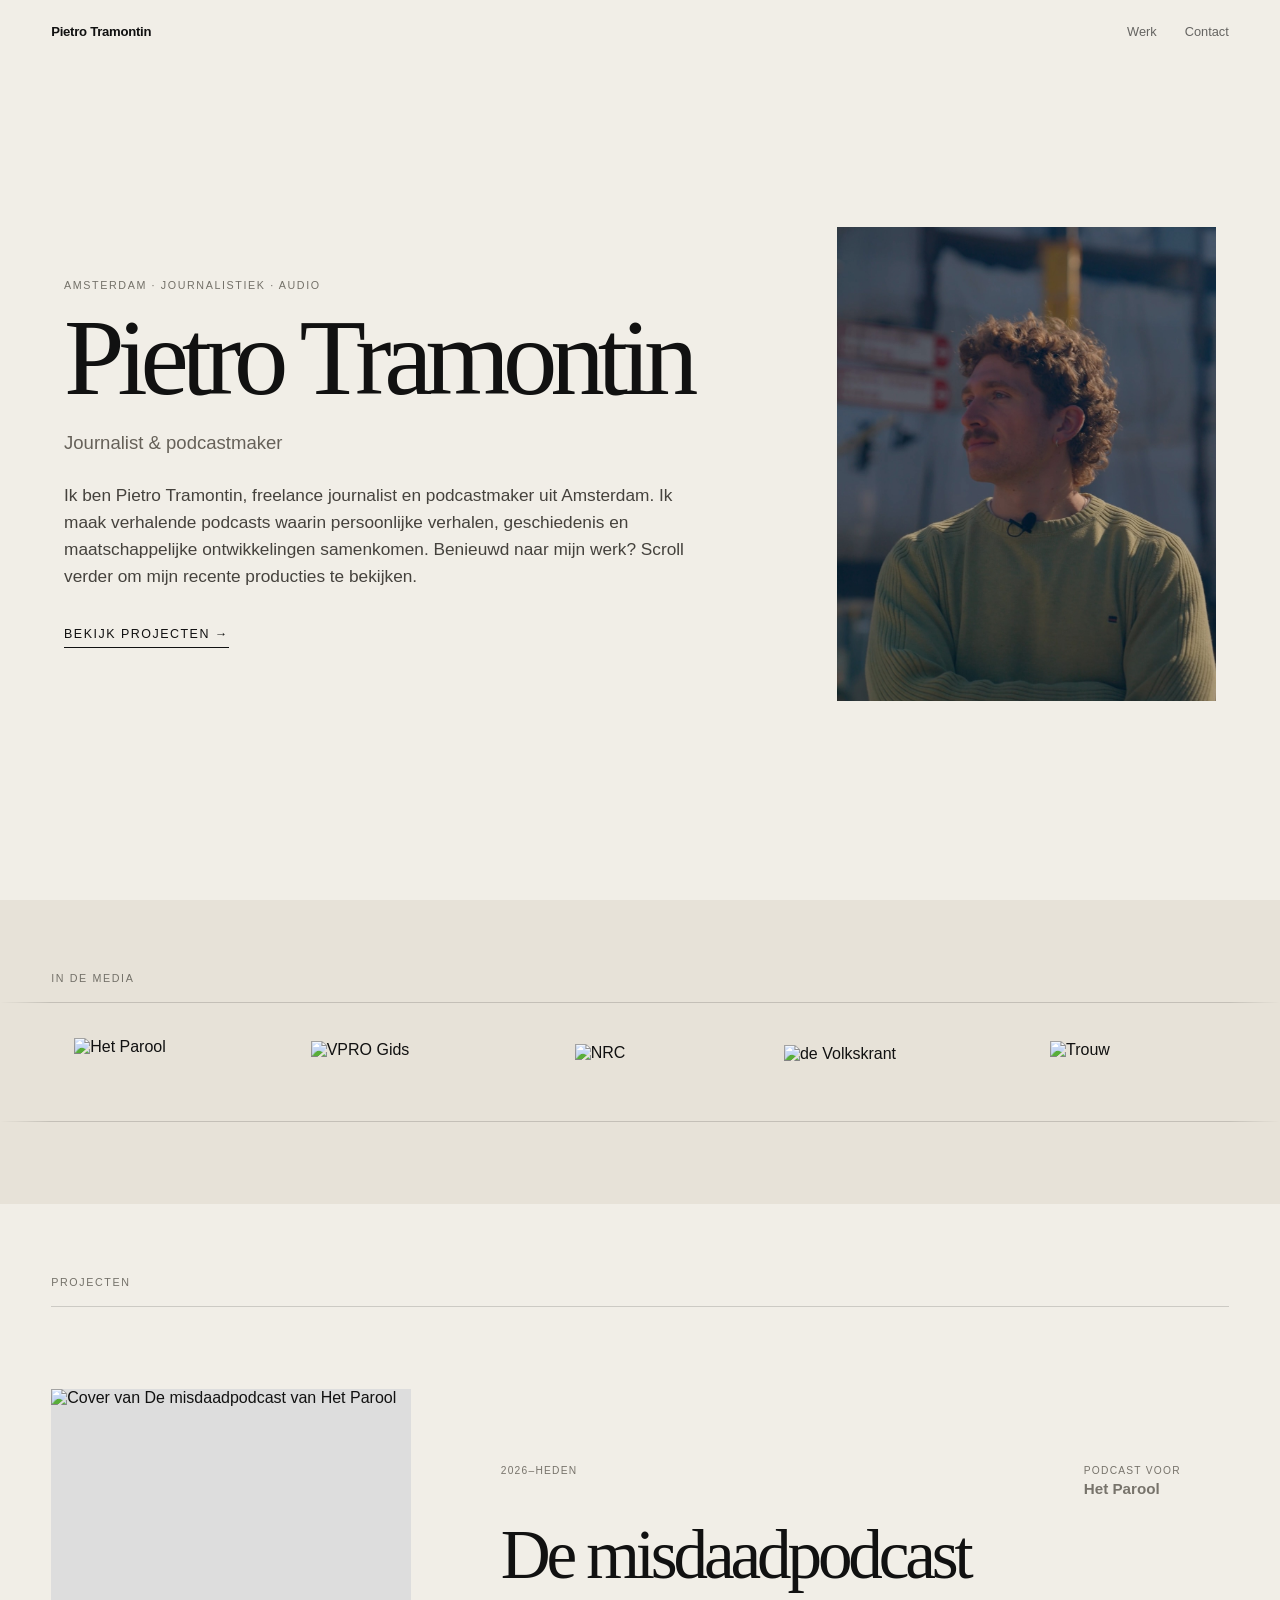
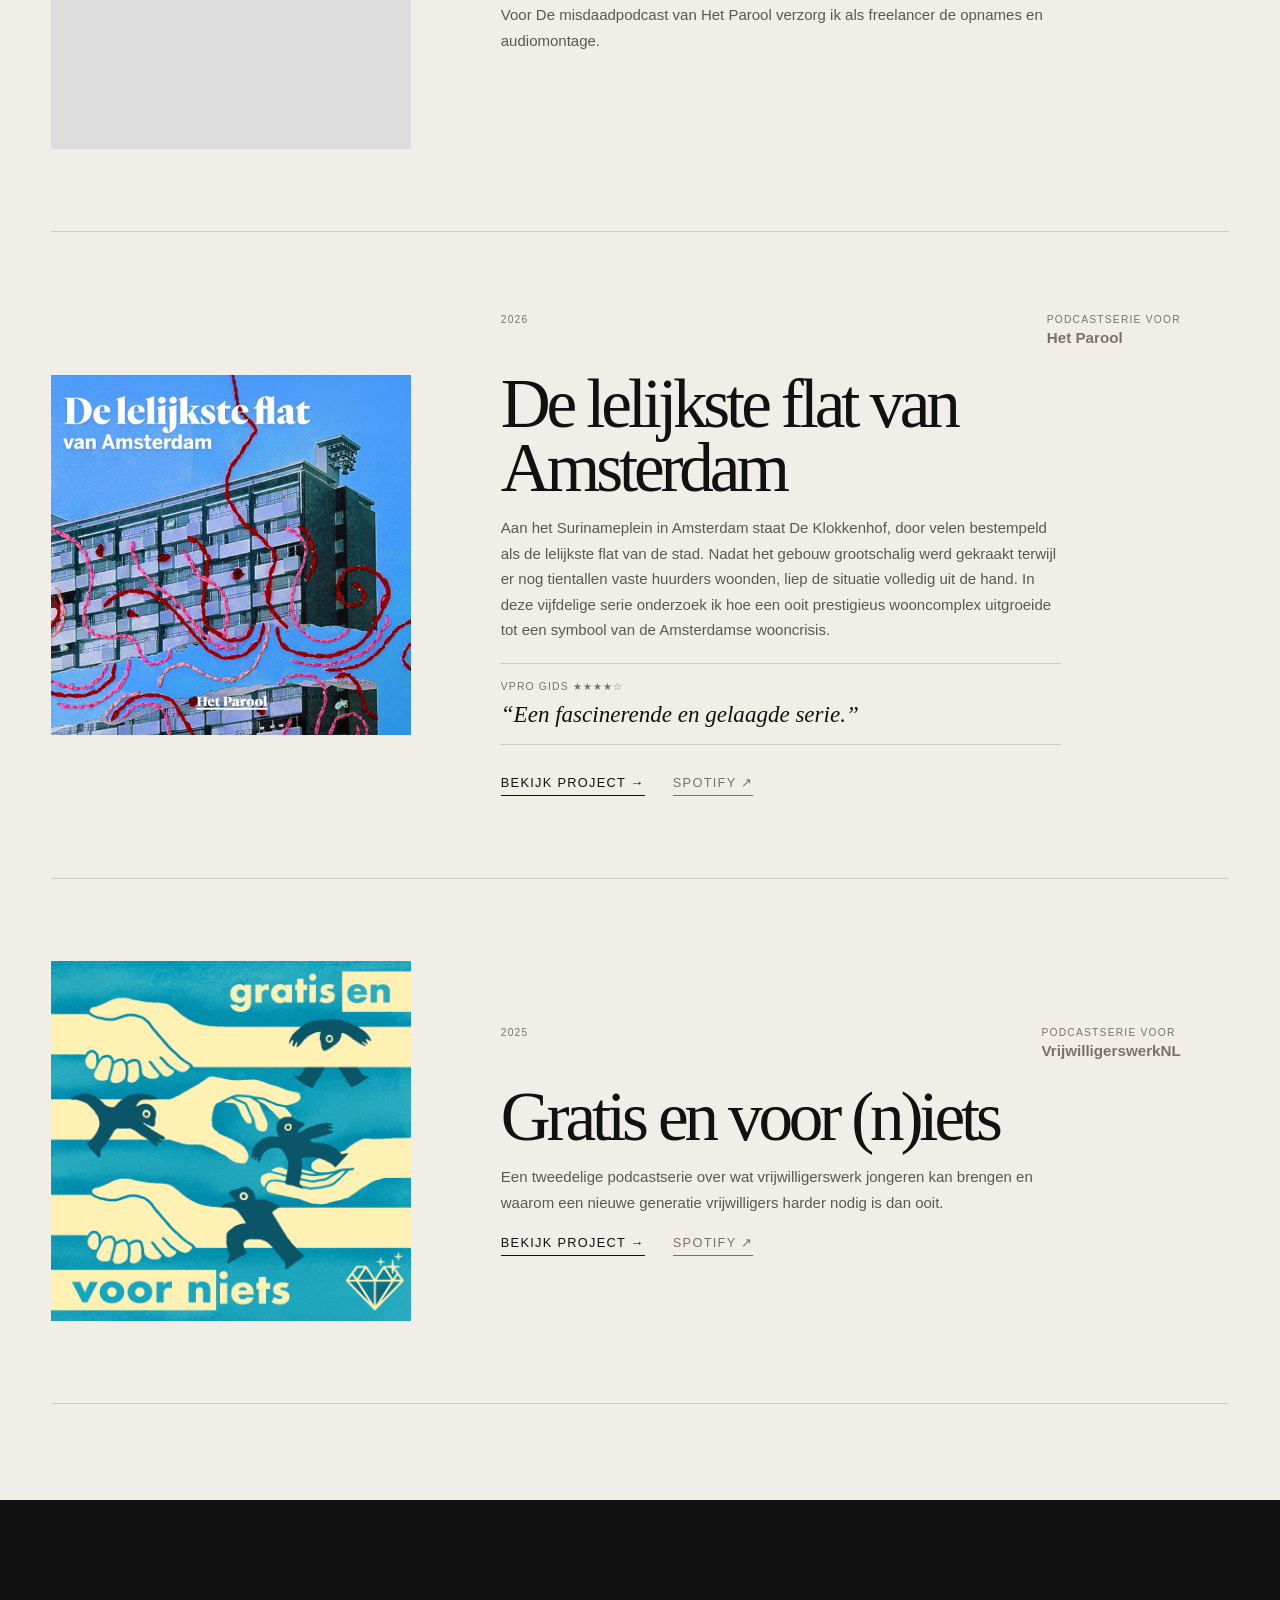
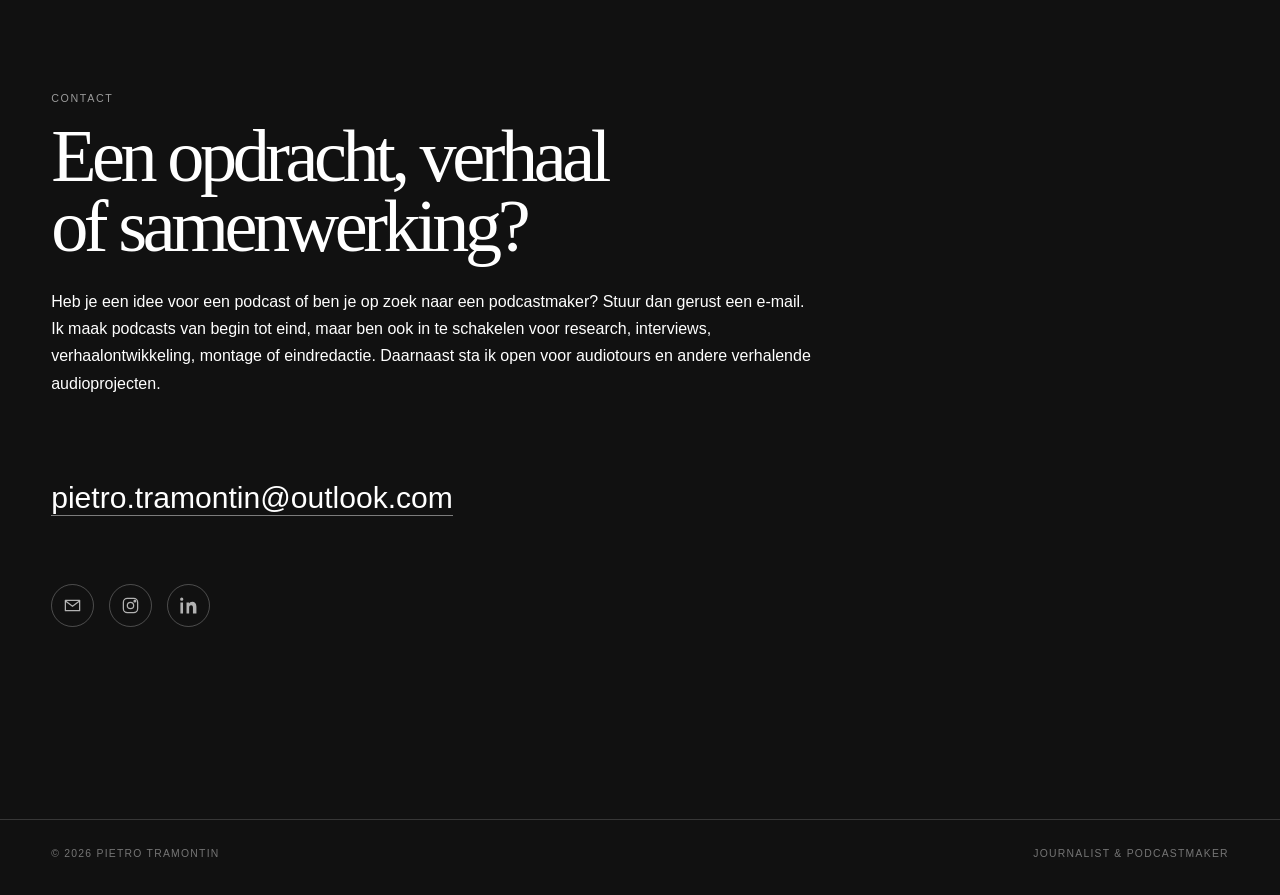
==== commit 90fc5b58: "Add files via upload" ====
--- a/index.html
+++ b/index.html
@@ -174,6 +174,21 @@
 <div class="projects-shell">
 <p class="kicker dark reveal">Projecten</p>
 <article class="project-row-new reveal">
+<div class="project-cover-new">
+<img alt="Cover van De misdaadpodcast van Het Parool" src="images/parool-misdaadpodcast.png"/>
+</div>
+<div class="project-copy-new">
+<div class="project-meta-new">
+<span>2026–heden</span>
+<span>Podcast voor<br/><strong>Het Parool</strong></span>
+</div>
+<h3>De misdaadpodcast</h3>
+<p class="project-summary">
+            Voor De misdaadpodcast van Het Parool verzorg ik als freelancer de opnames en audiomontage.
+          </p>
+</div>
+</article>
+<article class="project-row-new reveal">
 <a aria-label="Bekijk De lelijkste flat van Amsterdam" class="project-cover-new" href="lelijkste-flat.html">
 <img alt="Cover van De lelijkste flat van Amsterdam" src="images/lelijkste-flat.jpg"/>
 </a>
@@ -196,6 +211,7 @@
 </div>
 </div>
 </article>
+
 <article class="project-row-new reveal">
 <a aria-label="Bekijk Gratis en voor (n)iets" class="project-cover-new" href="gratis-en-voor-niets.html">
 <img alt="Cover van Gratis en voor (n)iets" src="images/gratis-en-voor-niets.jpg"/>
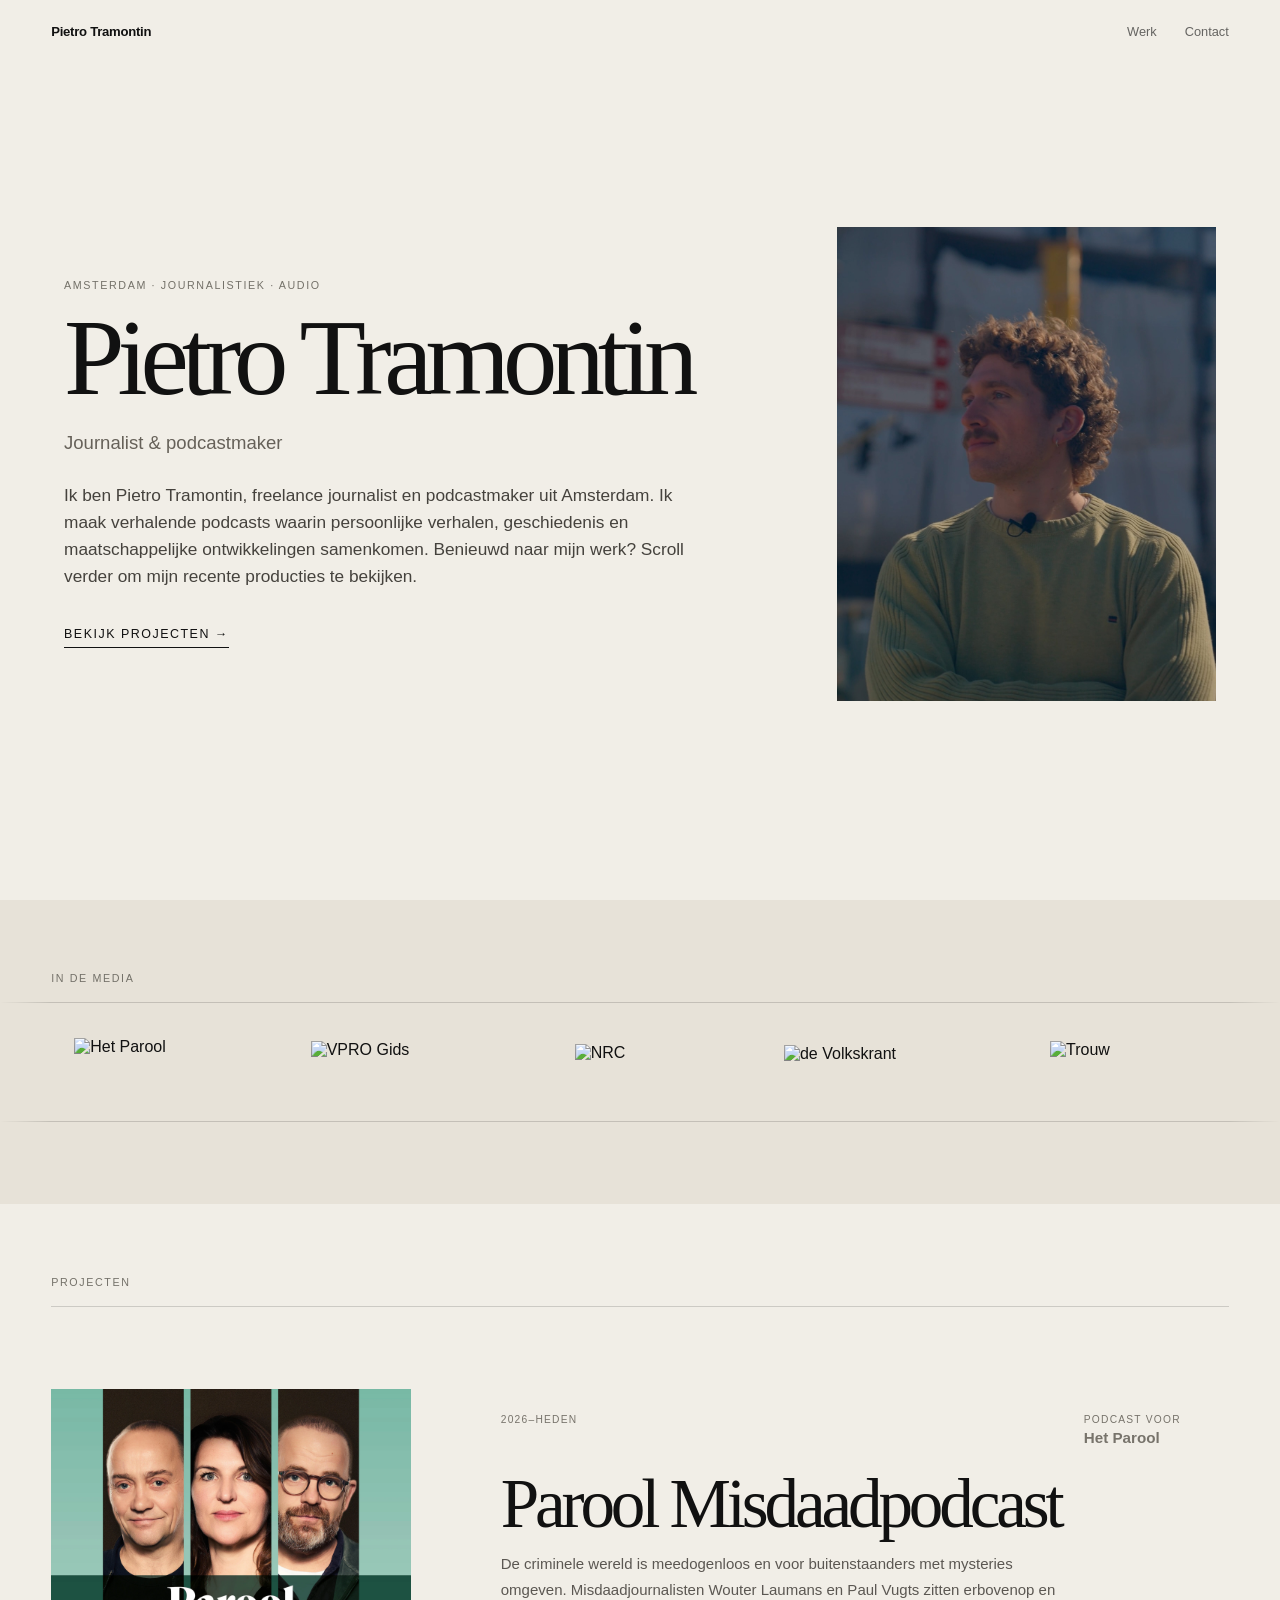
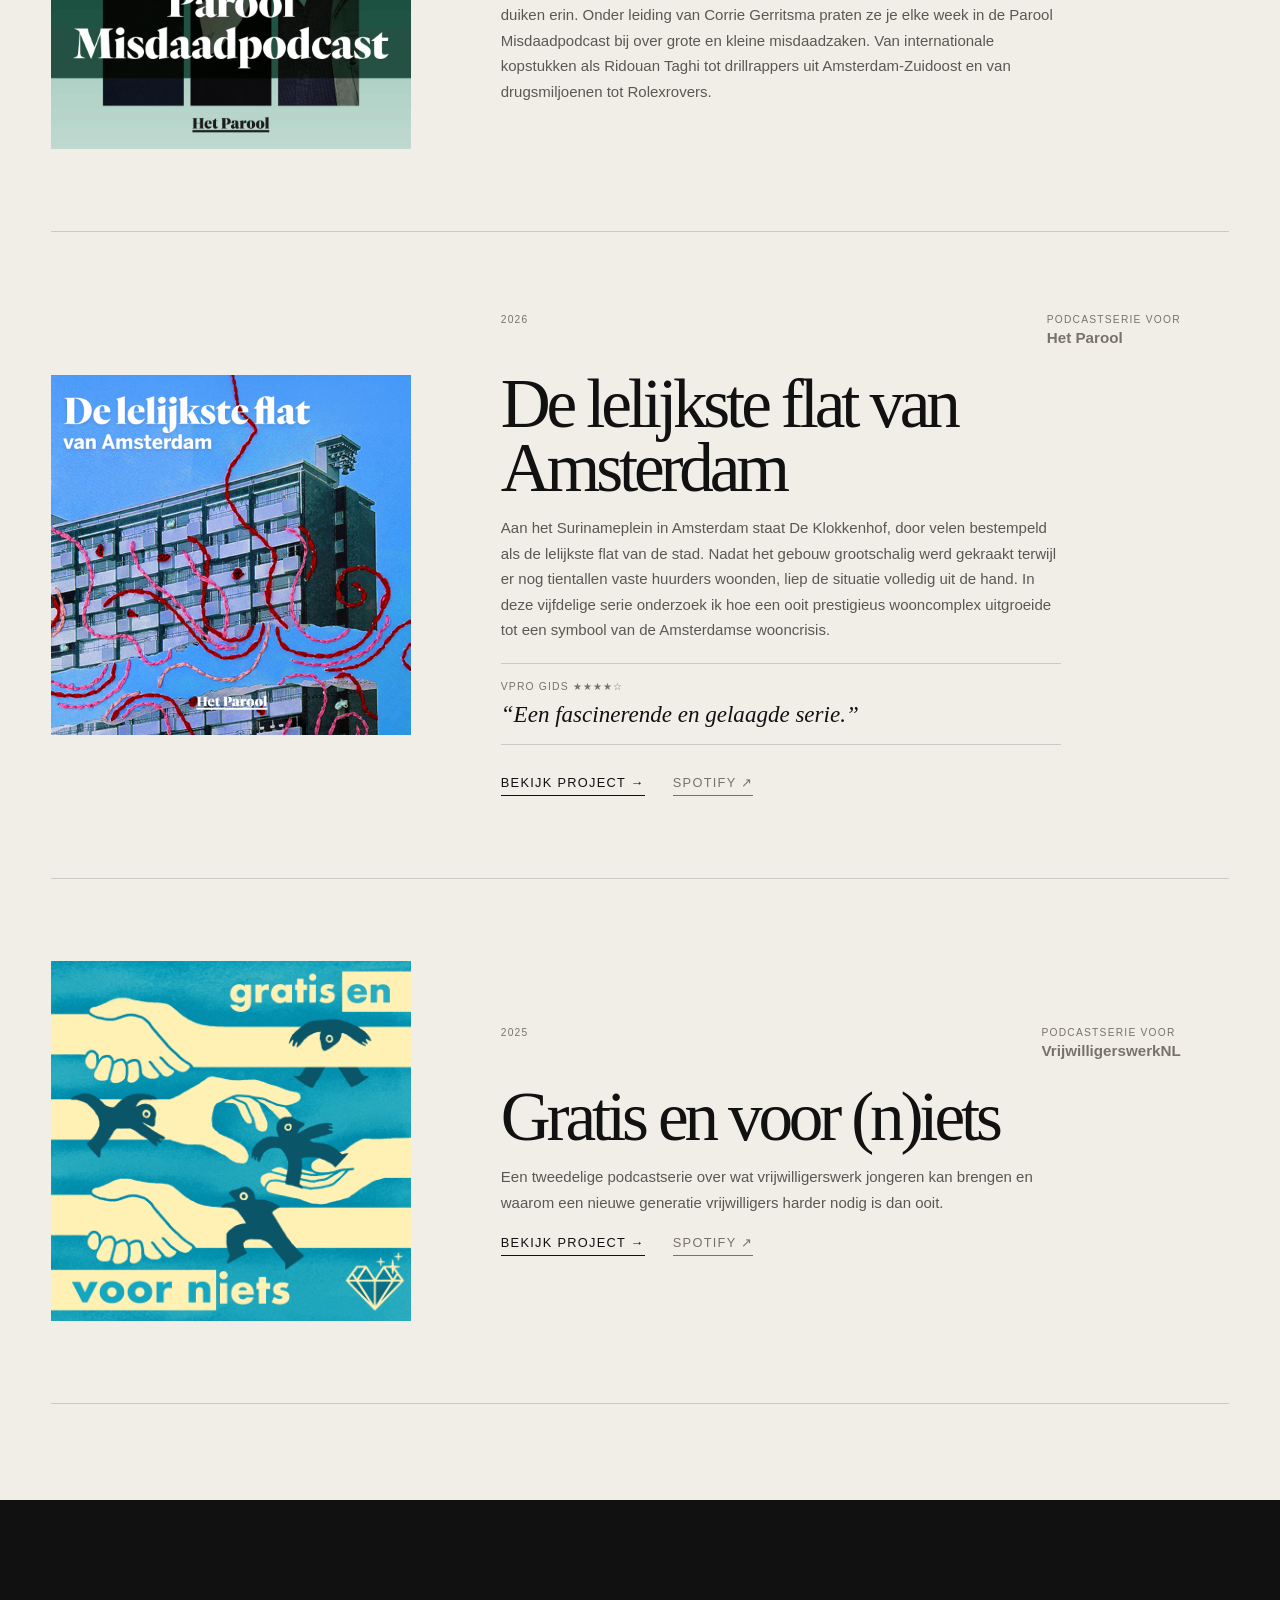
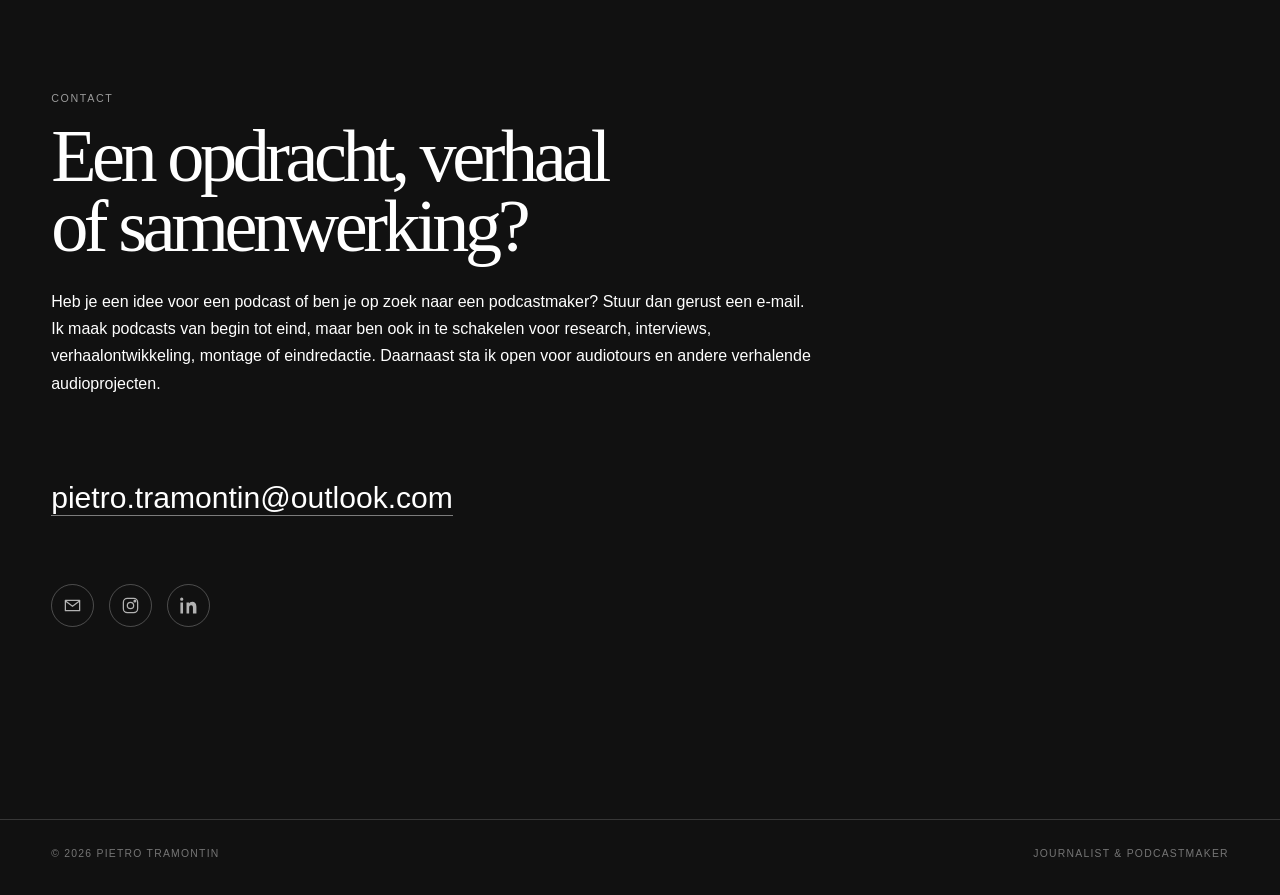
==== commit 15ce74d4: "Update index.html" ====
--- a/index.html
+++ b/index.html
@@ -182,9 +182,9 @@
 <span>2026–heden</span>
 <span>Podcast voor<br/><strong>Het Parool</strong></span>
 </div>
-<h3>De misdaadpodcast</h3>
+<h3>Parool Misdaadpodcast</h3>
 <p class="project-summary">
-            Voor De misdaadpodcast van Het Parool verzorg ik als freelancer de opnames en audiomontage.
+            De criminele wereld is meedogenloos en voor buitenstaanders met mysteries omgeven. Misdaadjournalisten Wouter Laumans en Paul Vugts zitten erbovenop en duiken erin. Onder leiding van Corrie Gerritsma praten ze je elke week in de Parool Misdaadpodcast bij over grote en kleine misdaadzaken. Van internationale kopstukken als Ridouan Taghi tot drillrappers uit Amsterdam-Zuidoost en van drugsmiljoenen tot Rolexrovers.
           </p>
 </div>
 </article>
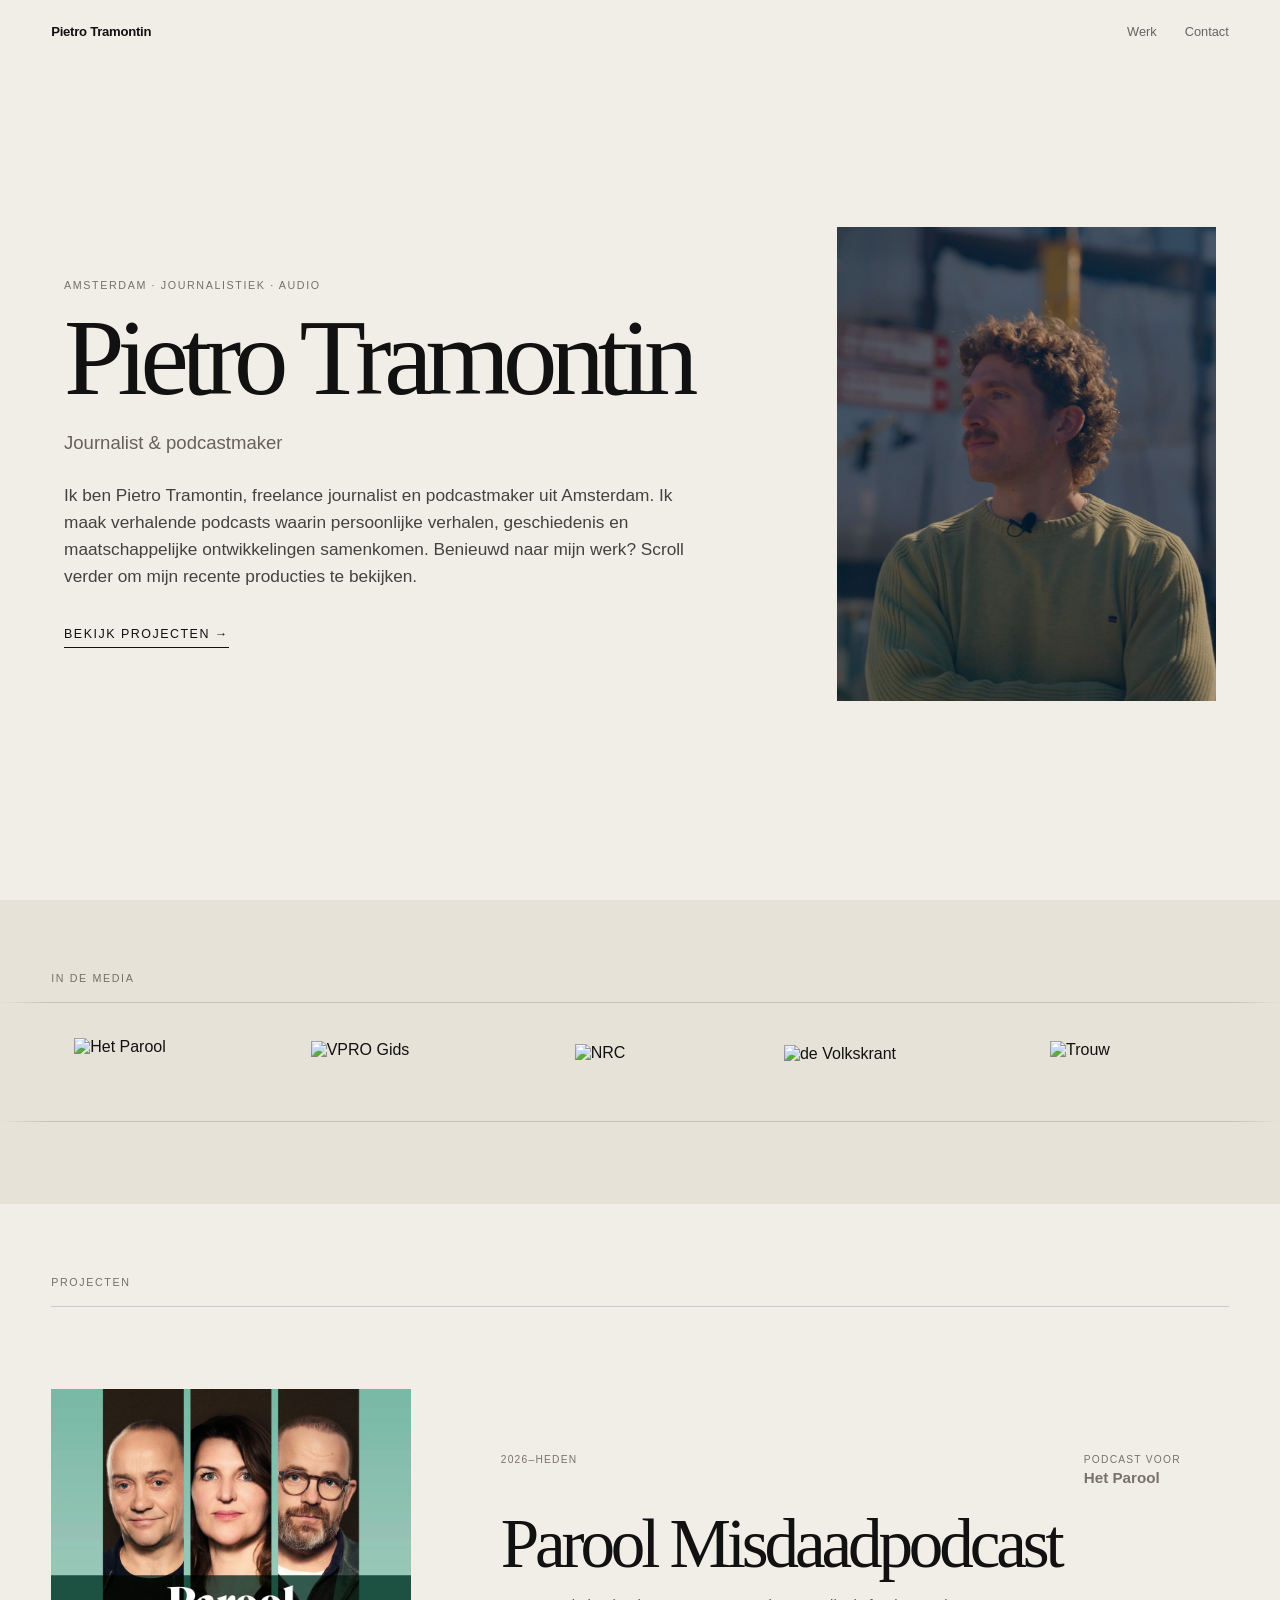
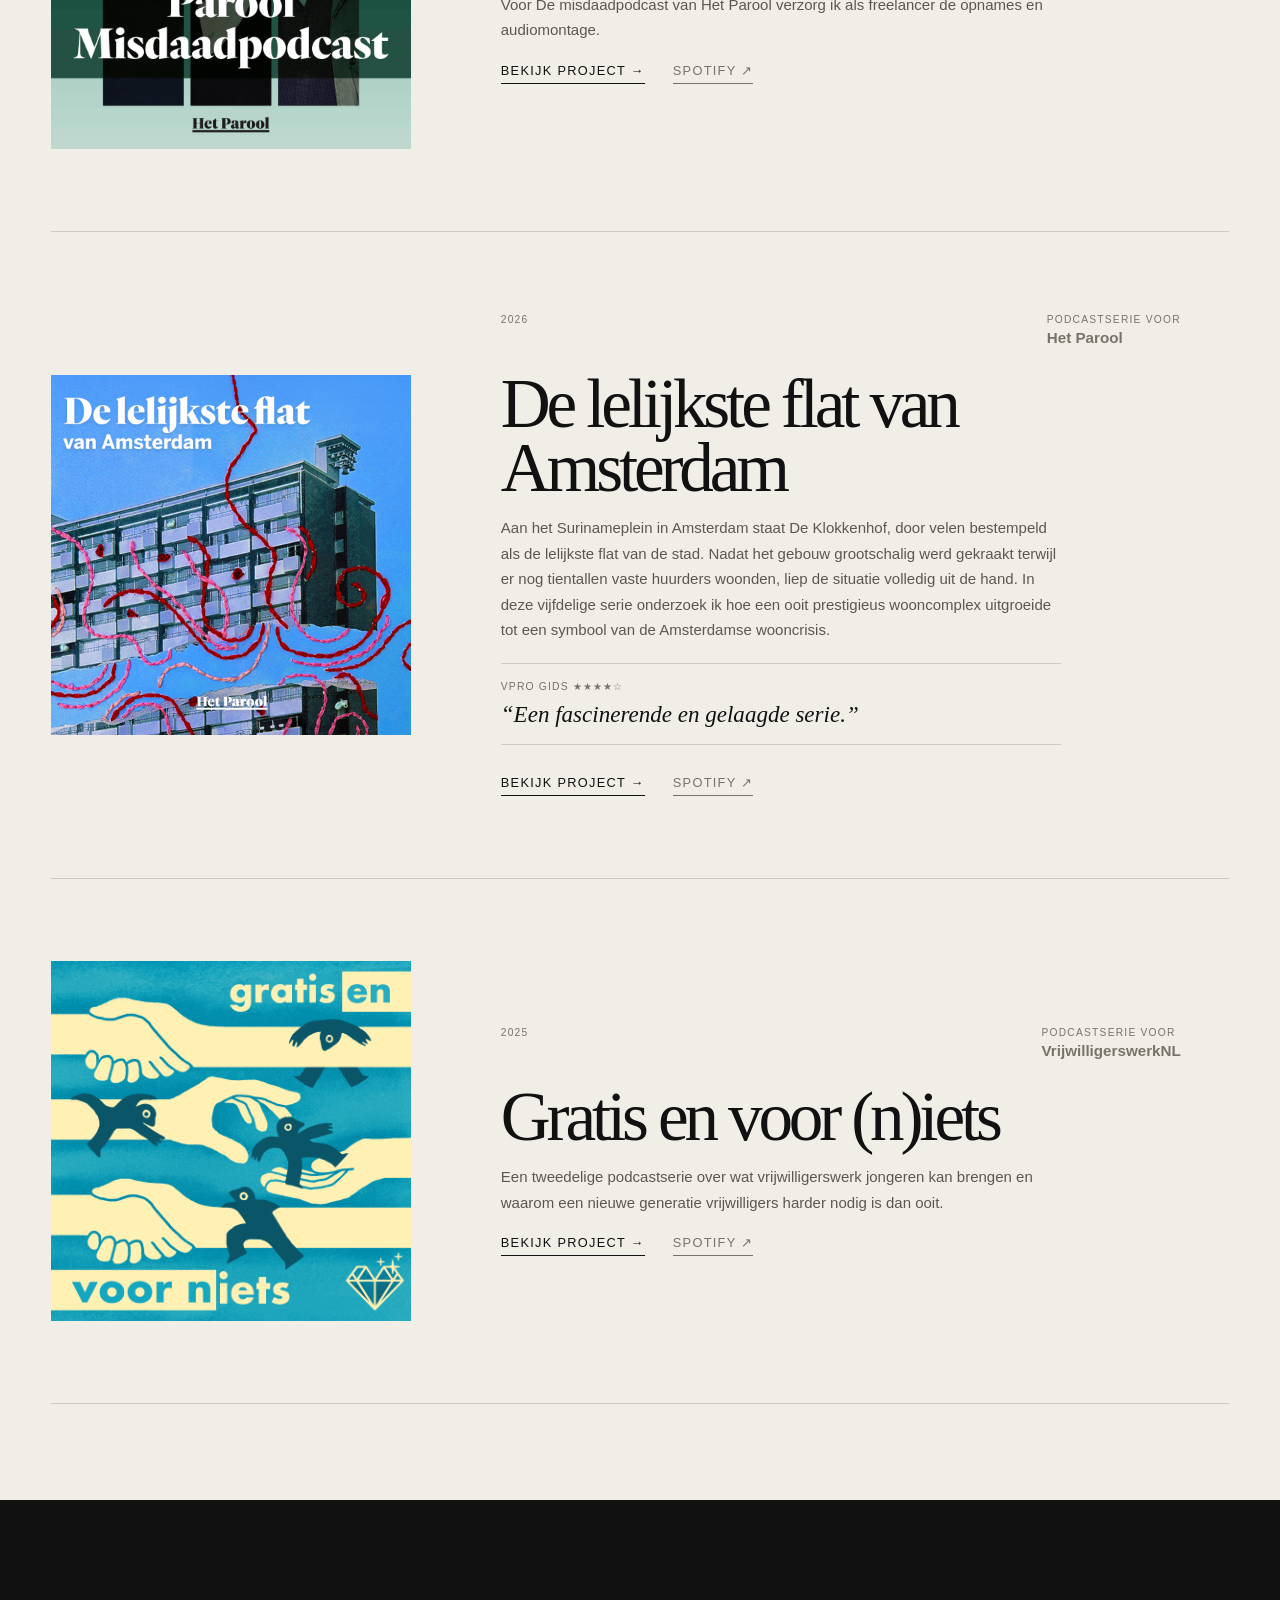
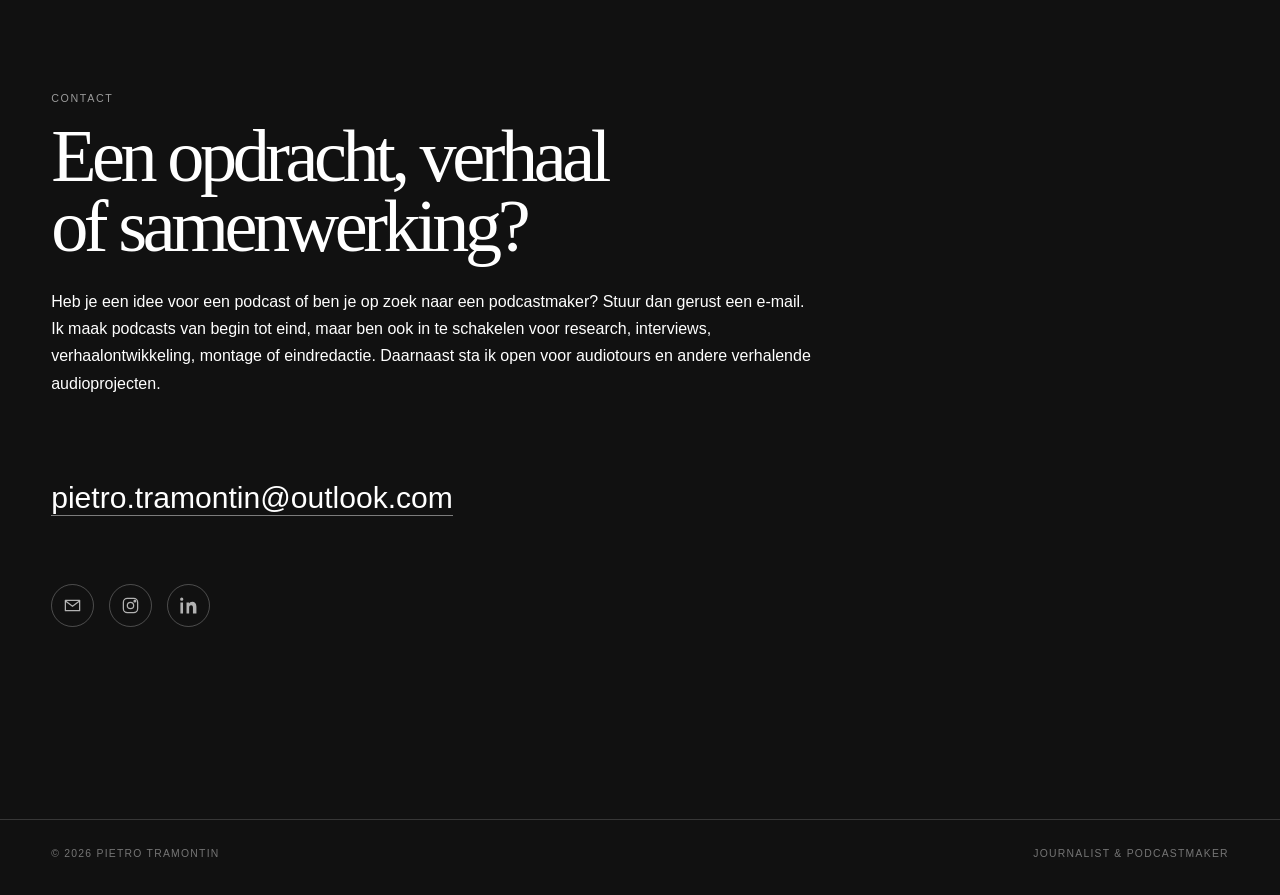
==== commit 37c1f171: "Add files via upload" ====
--- a/index.html
+++ b/index.html
@@ -174,18 +174,19 @@
 <div class="projects-shell">
 <p class="kicker dark reveal">Projecten</p>
 <article class="project-row-new reveal">
-<div class="project-cover-new">
+<a class="project-cover-new" href="parool-misdaadpodcast.html" aria-label="Bekijk Parool Misdaadpodcast">
 <img alt="Cover van De misdaadpodcast van Het Parool" src="images/parool-misdaadpodcast.png"/>
-</div>
+</a>
 <div class="project-copy-new">
 <div class="project-meta-new">
 <span>2026–heden</span>
 <span>Podcast voor<br/><strong>Het Parool</strong></span>
 </div>
-<h3>Parool Misdaadpodcast</h3>
+<h3><a href="parool-misdaadpodcast.html">Parool Misdaadpodcast</a></h3>
 <p class="project-summary">
-            De criminele wereld is meedogenloos en voor buitenstaanders met mysteries omgeven. Misdaadjournalisten Wouter Laumans en Paul Vugts zitten erbovenop en duiken erin. Onder leiding van Corrie Gerritsma praten ze je elke week in de Parool Misdaadpodcast bij over grote en kleine misdaadzaken. Van internationale kopstukken als Ridouan Taghi tot drillrappers uit Amsterdam-Zuidoost en van drugsmiljoenen tot Rolexrovers.
+            Voor De misdaadpodcast van Het Parool verzorg ik als freelancer de opnames en audiomontage.
           </p>
+<div class="actions"><a class="text-link" href="parool-misdaadpodcast.html">Bekijk project →</a><a class="text-link muted-link" href="https://open.spotify.com/show/4vBAQUIBz0WFV3Q1IRlteD" target="_blank" rel="noopener">Spotify ↗</a></div>
 </div>
 </article>
 <article class="project-row-new reveal">
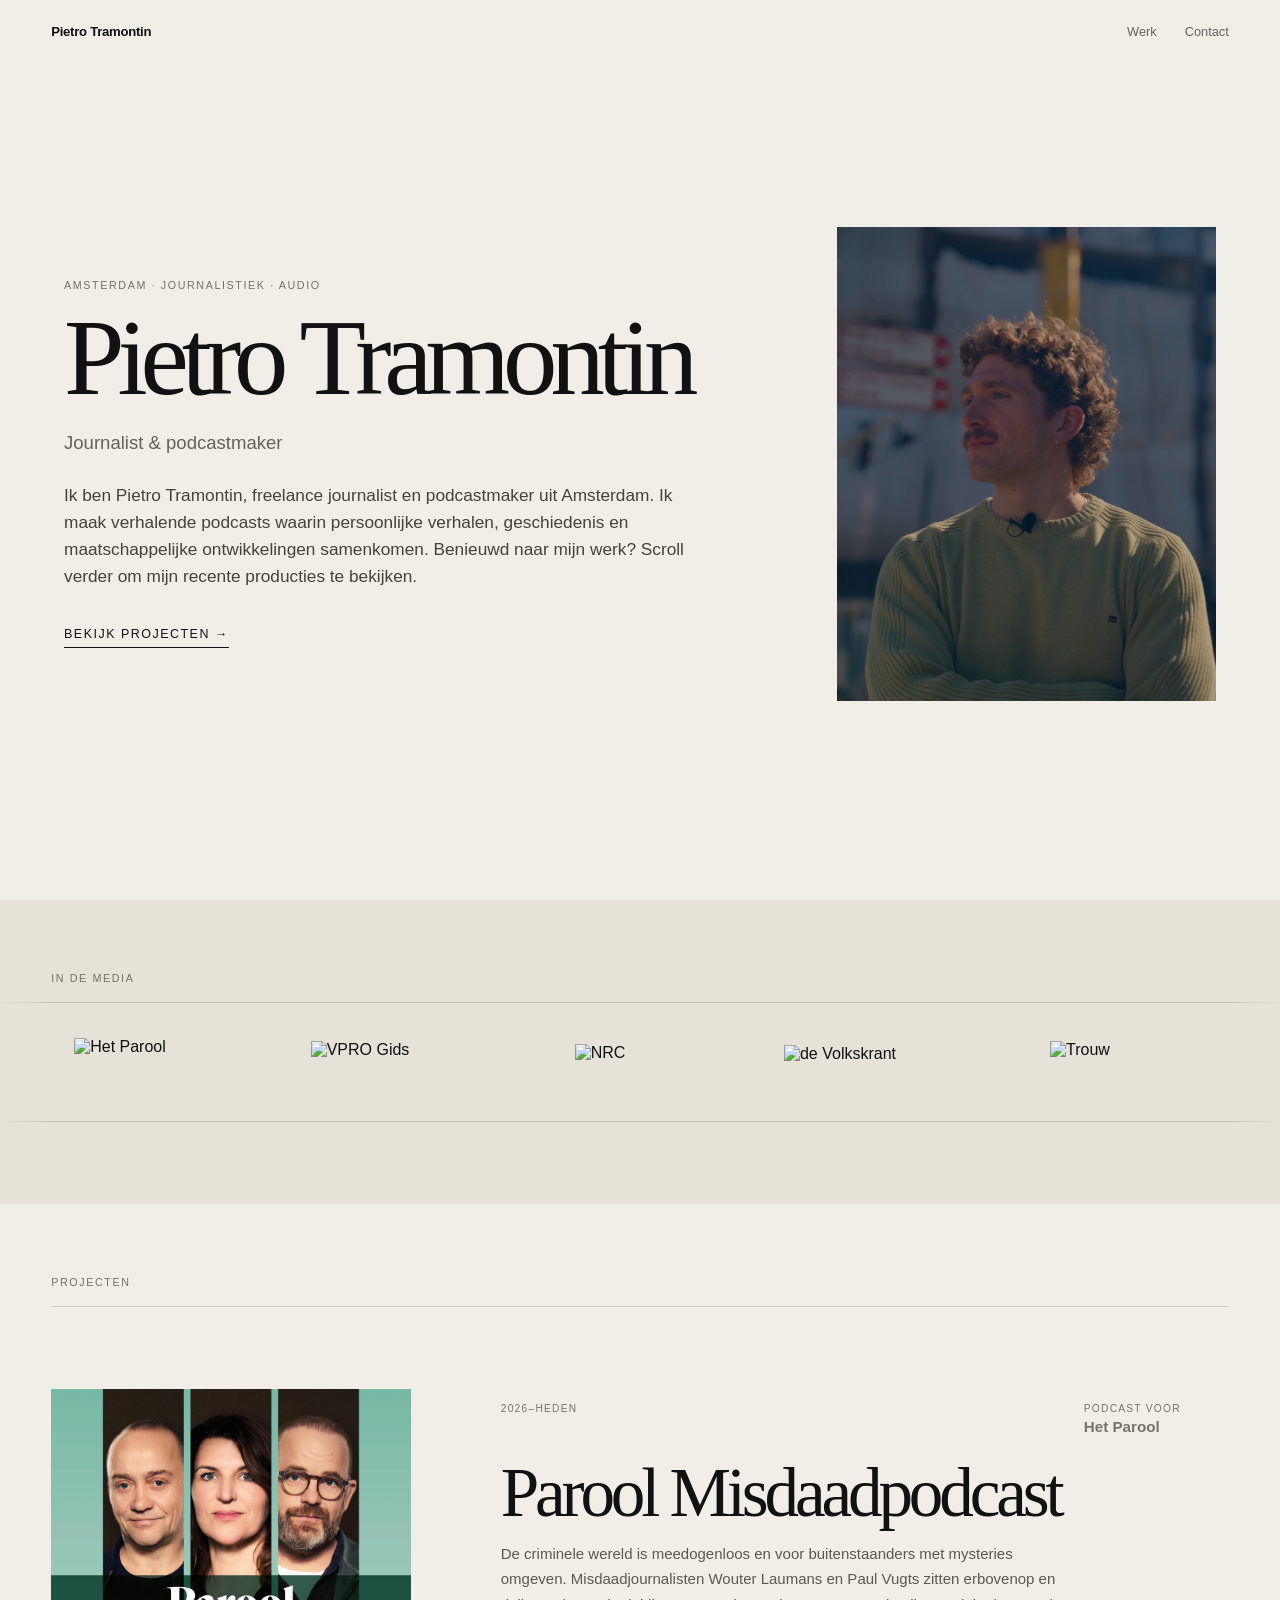
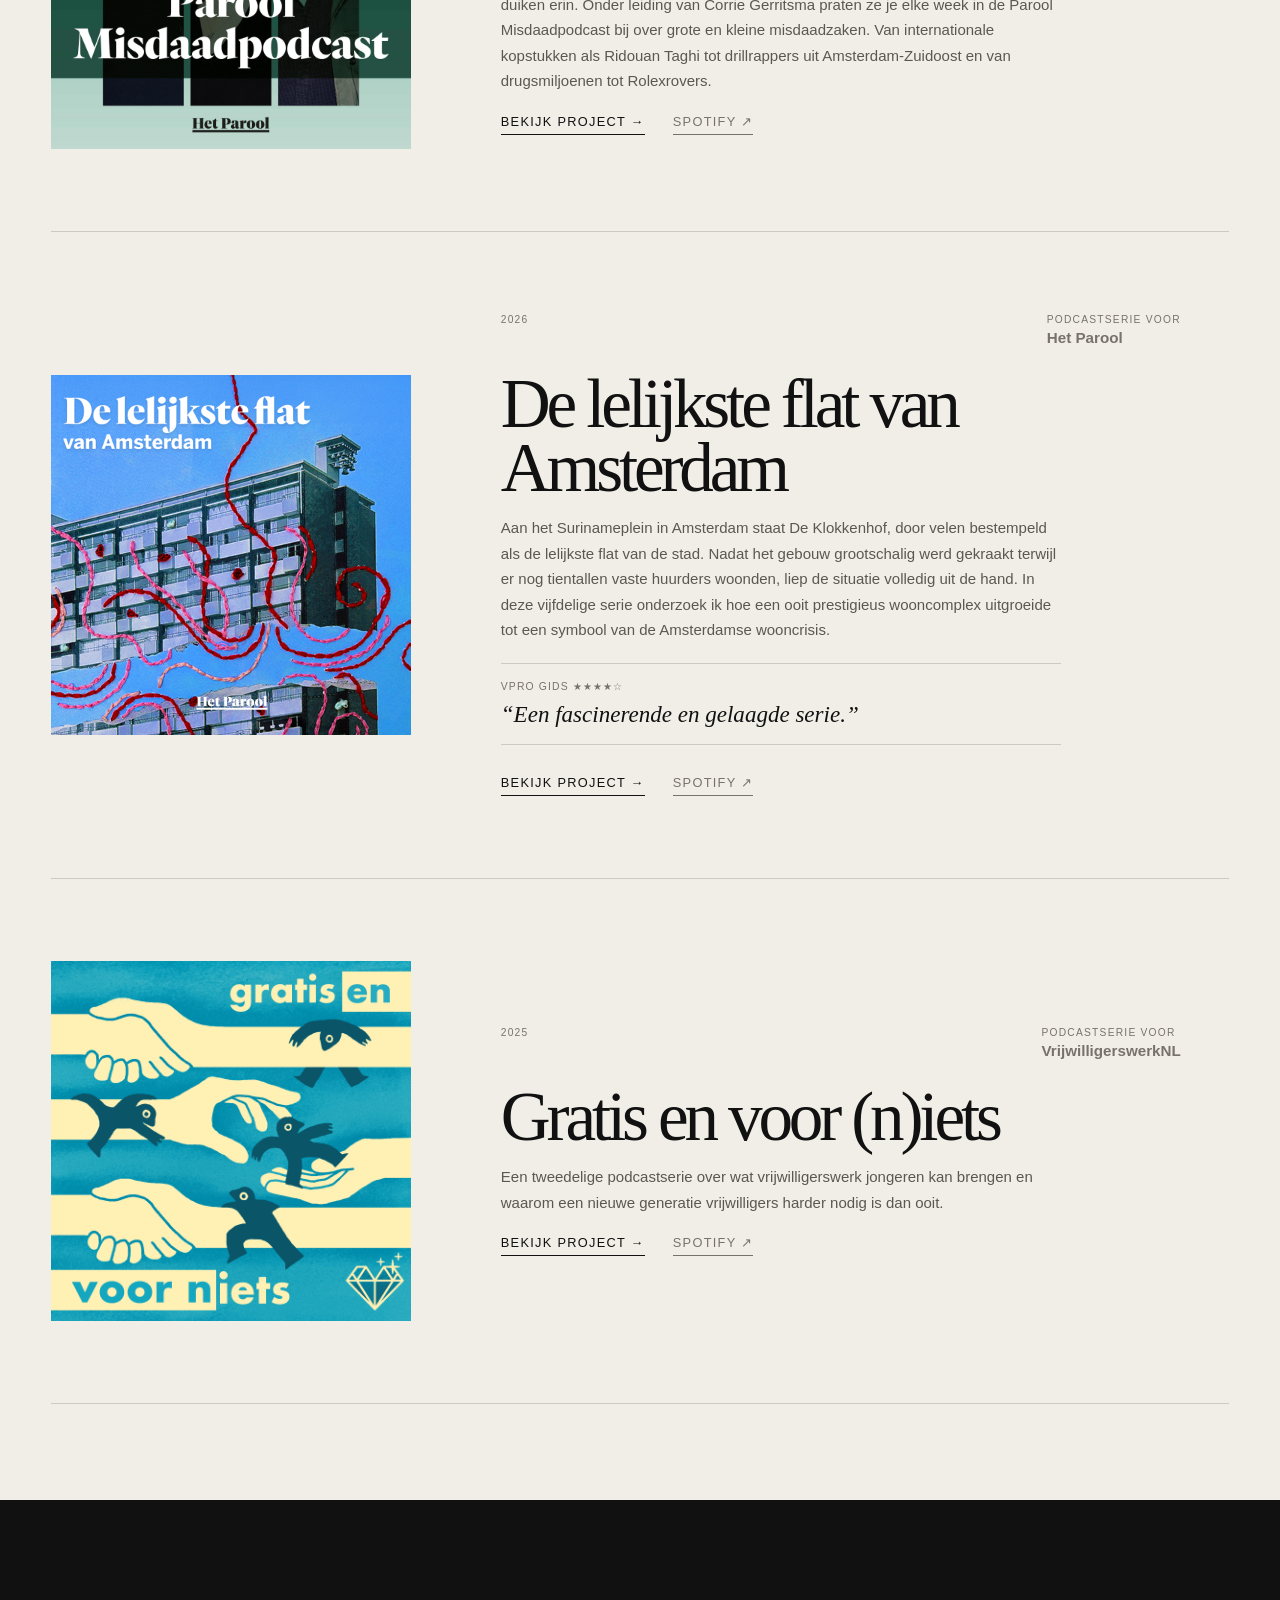
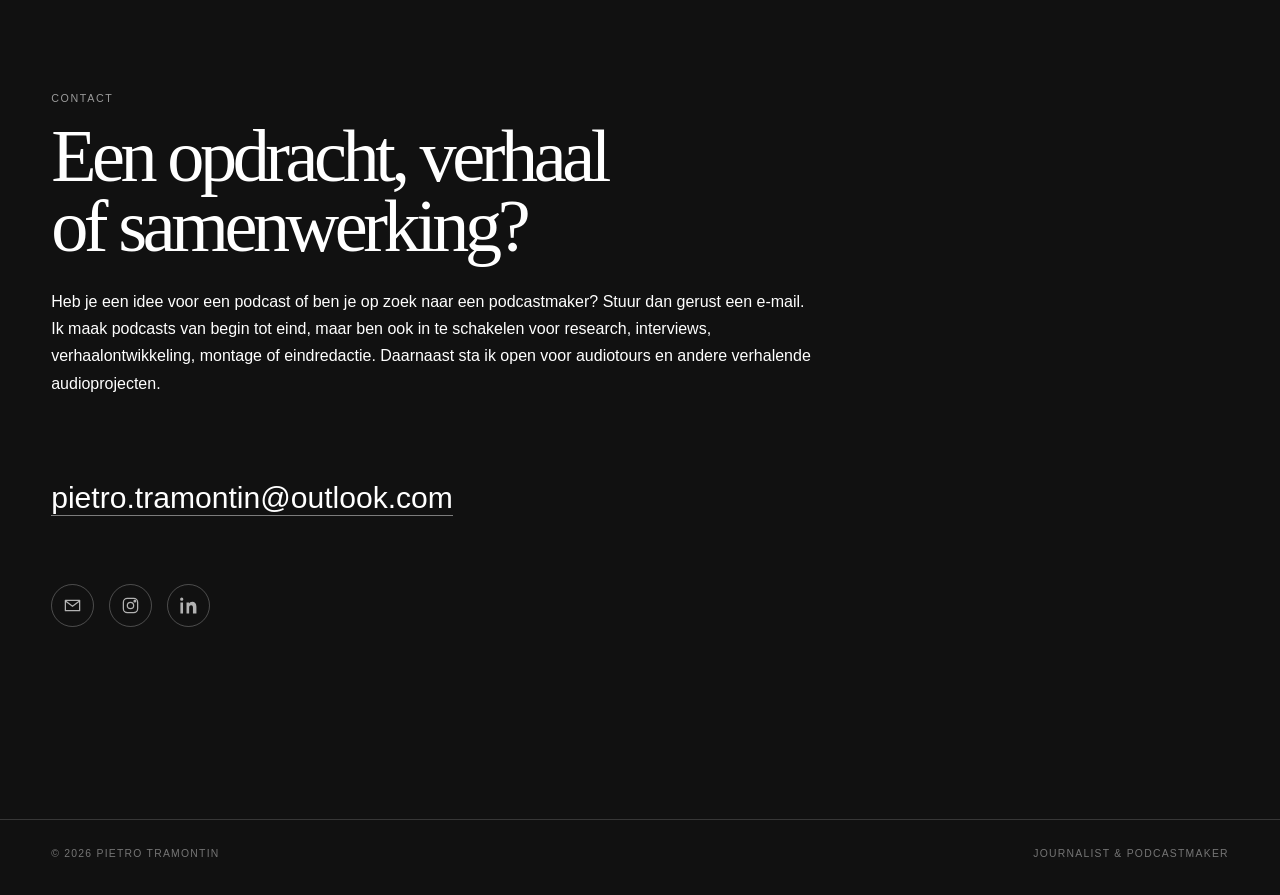
==== commit a02352d2: "Update index.html" ====
--- a/index.html
+++ b/index.html
@@ -184,7 +184,7 @@
 </div>
 <h3><a href="parool-misdaadpodcast.html">Parool Misdaadpodcast</a></h3>
 <p class="project-summary">
-            Voor De misdaadpodcast van Het Parool verzorg ik als freelancer de opnames en audiomontage.
+           De criminele wereld is meedogenloos en voor buitenstaanders met mysteries omgeven. Misdaadjournalisten Wouter Laumans en Paul Vugts zitten erbovenop en duiken erin. Onder leiding van Corrie Gerritsma praten ze je elke week in de Parool Misdaadpodcast bij over grote en kleine misdaadzaken. Van internationale kopstukken als Ridouan Taghi tot drillrappers uit Amsterdam-Zuidoost en van drugsmiljoenen tot Rolexrovers.
           </p>
 <div class="actions"><a class="text-link" href="parool-misdaadpodcast.html">Bekijk project →</a><a class="text-link muted-link" href="https://open.spotify.com/show/4vBAQUIBz0WFV3Q1IRlteD" target="_blank" rel="noopener">Spotify ↗</a></div>
 </div>
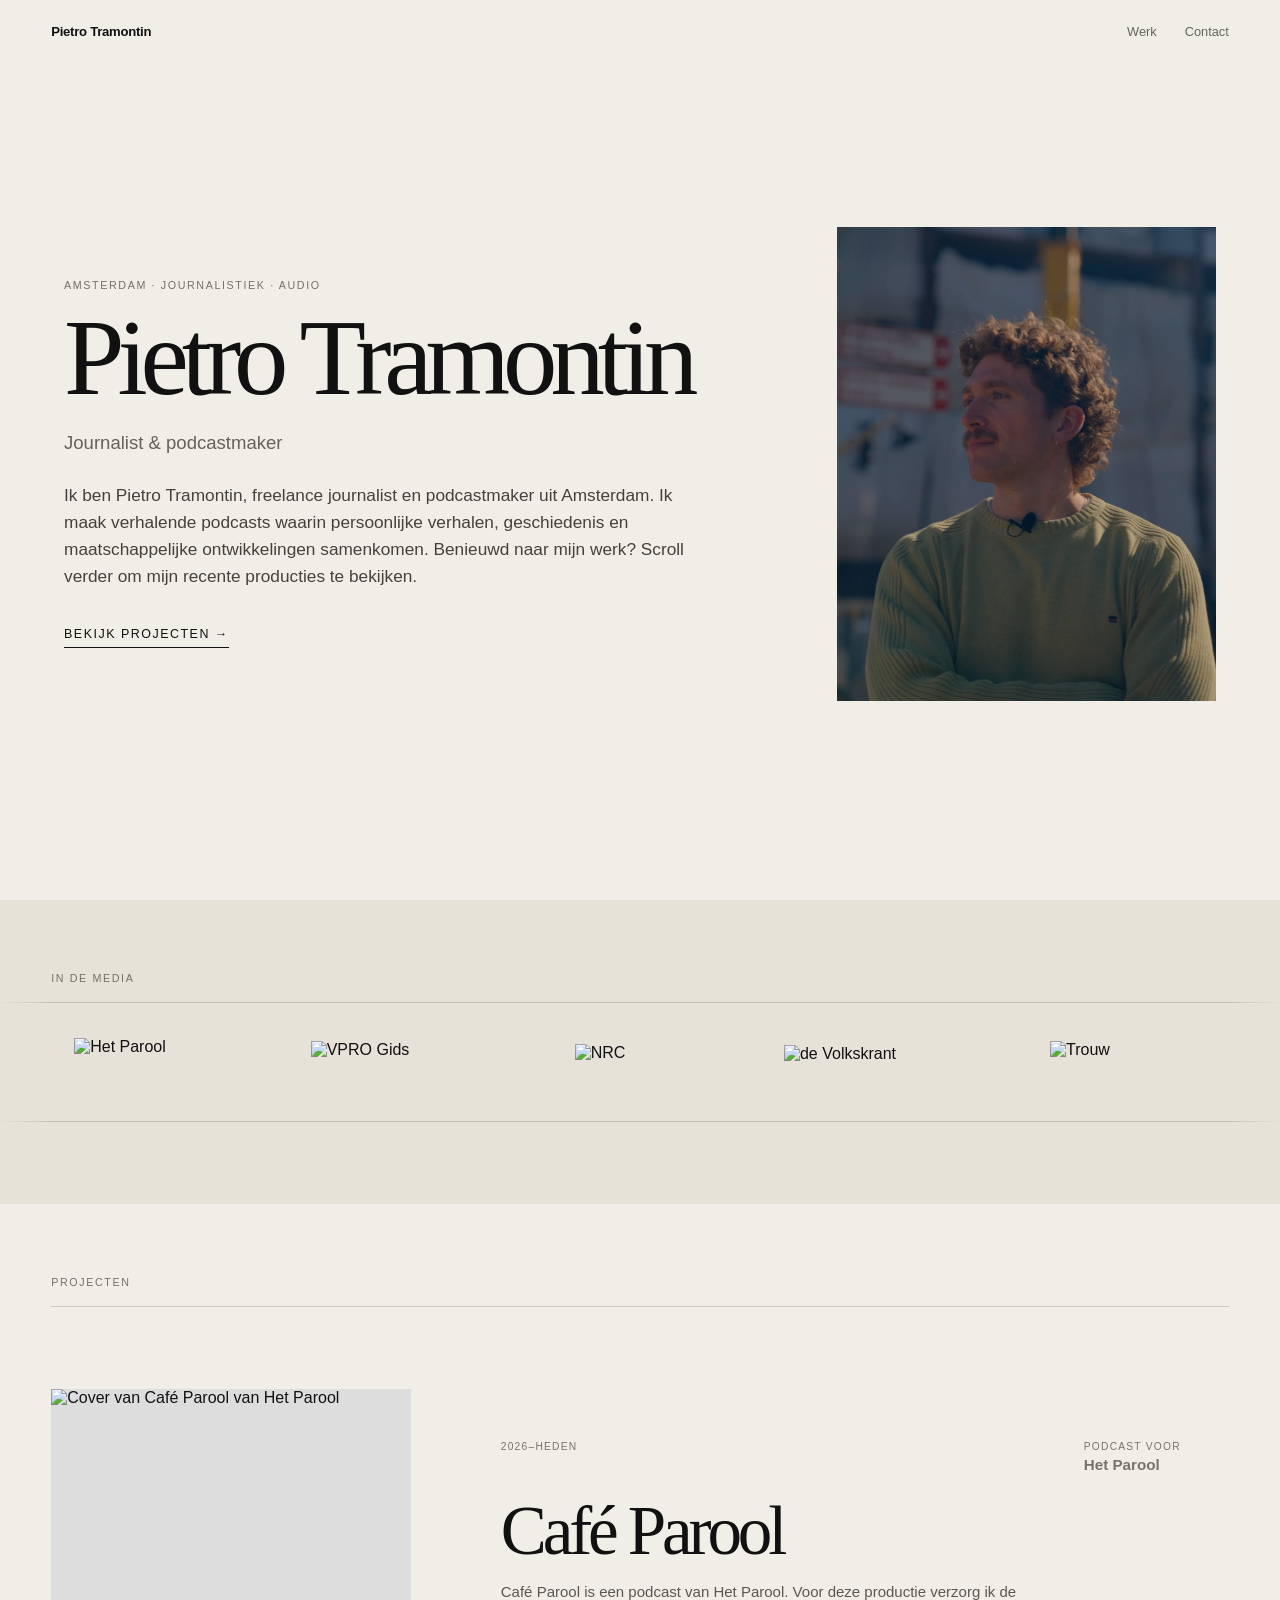
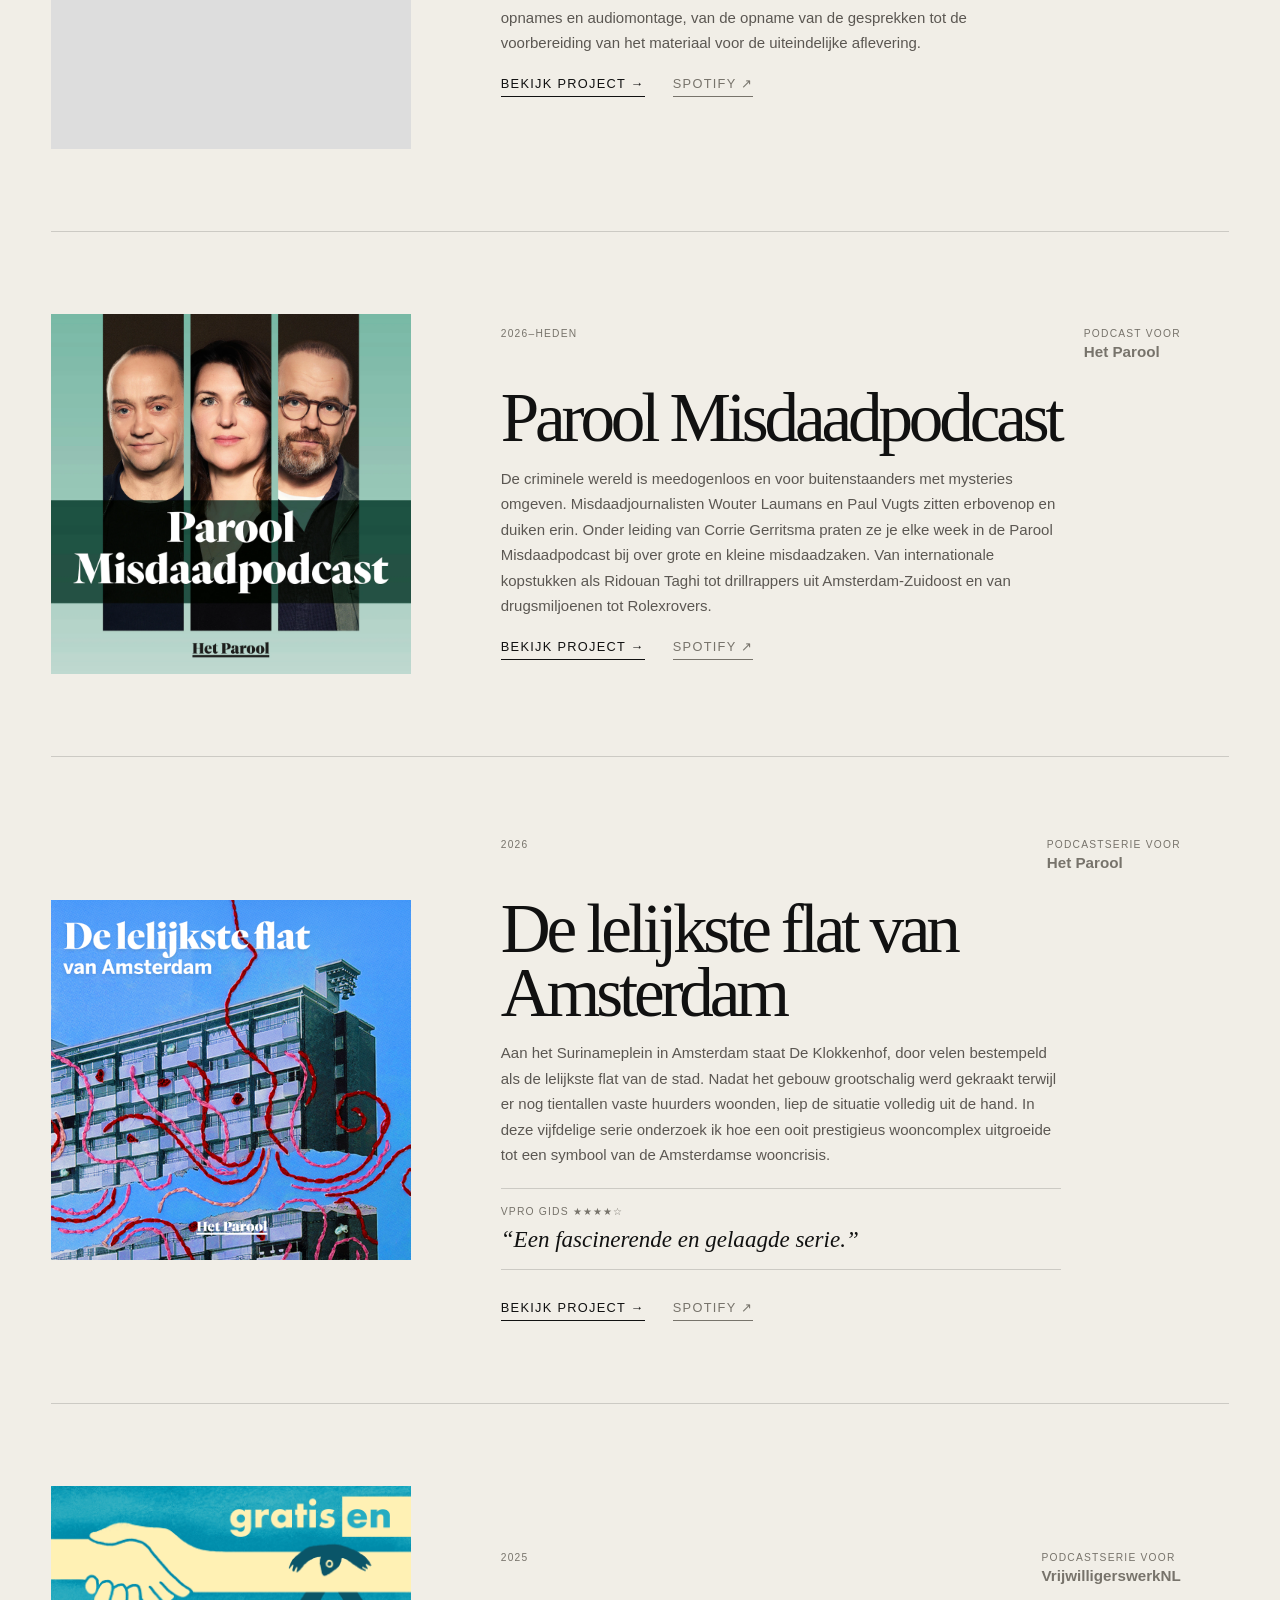
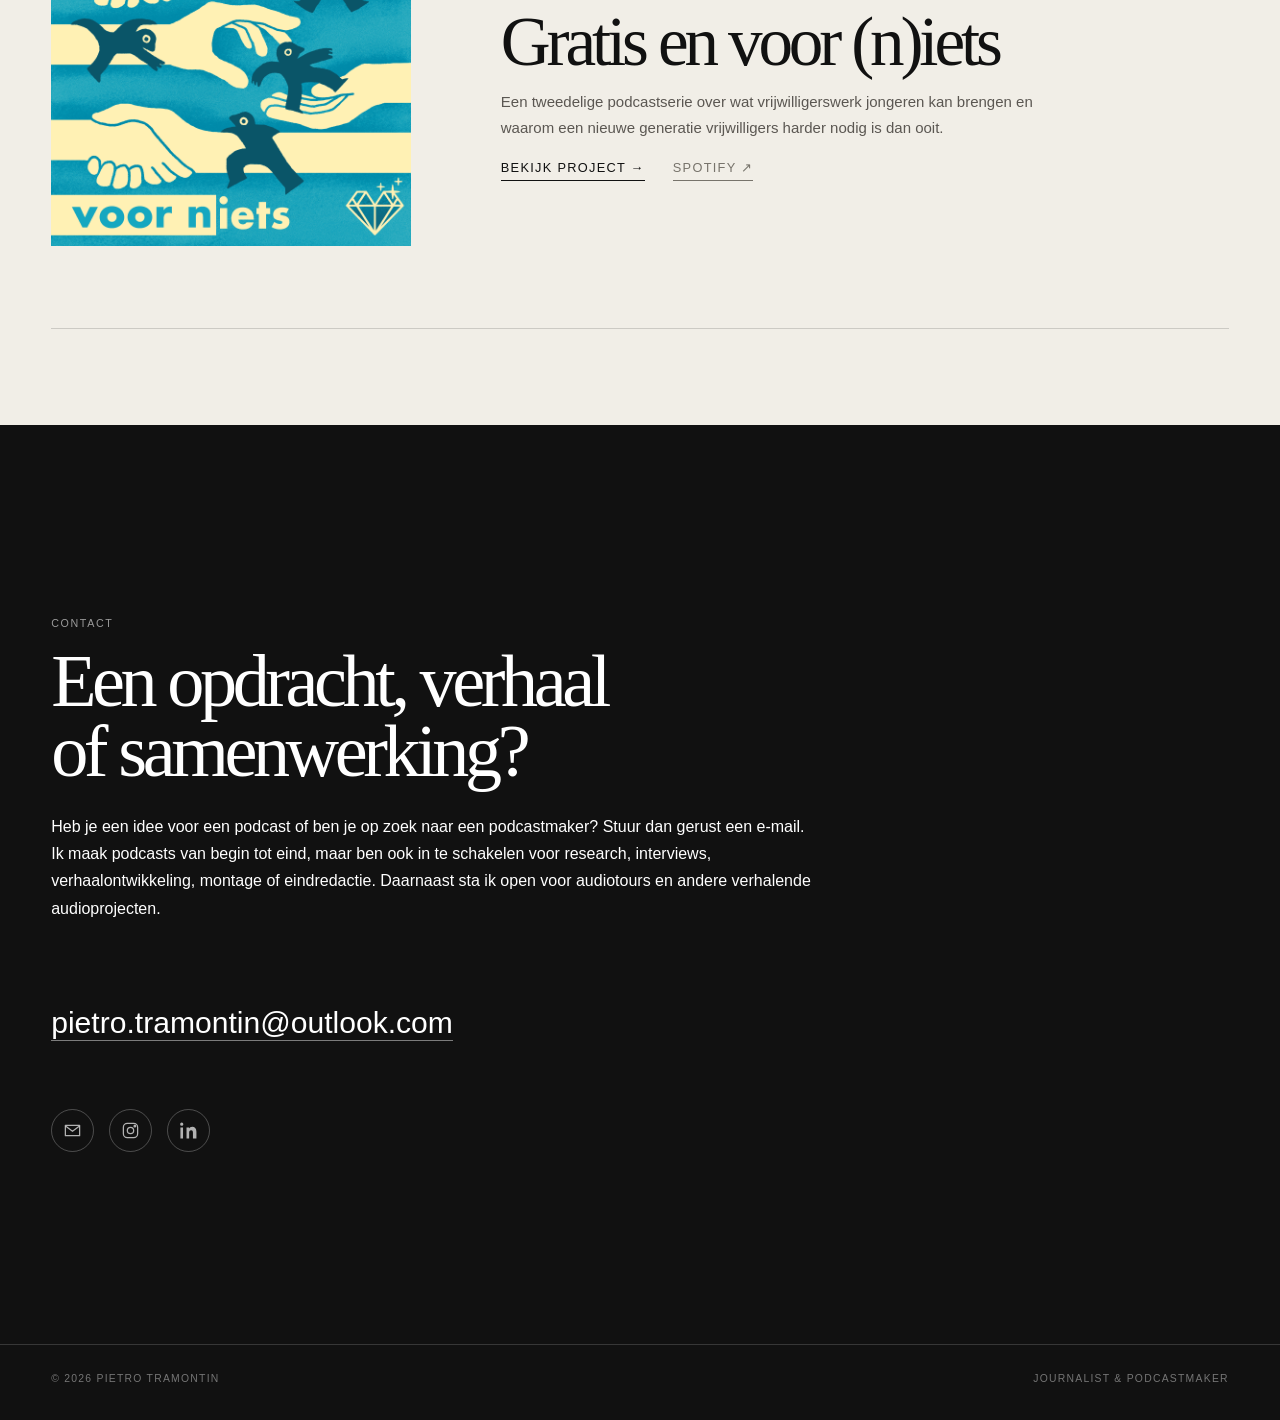
==== commit 8db1bf98: "Add files via upload" ====
--- a/index.html
+++ b/index.html
@@ -174,6 +174,21 @@
 <div class="projects-shell">
 <p class="kicker dark reveal">Projecten</p>
 <article class="project-row-new reveal">
+<a class="project-cover-new" href="cafe-parool.html" aria-label="Bekijk Café Parool">
+<img alt="Cover van Café Parool van Het Parool" src="images/cafe-parool.jpg"/>
+</a>
+<div class="project-copy-new">
+<div class="project-meta-new">
+<span>2026–heden</span>
+<span>Podcast voor<br/><strong>Het Parool</strong></span>
+</div>
+<h3><a href="cafe-parool.html">Café Parool</a></h3>
+<p class="project-summary">Café Parool is een podcast van Het Parool. Voor deze productie verzorg ik de opnames en audiomontage, van de opname van de gesprekken tot de voorbereiding van het materiaal voor de uiteindelijke aflevering.</p>
+<div class="actions"><a class="text-link" href="cafe-parool.html">Bekijk project →</a><a class="text-link muted-link" href="https://open.spotify.com/show/5fbQfXBJRab8KzAqtQAK3I" target="_blank" rel="noopener">Spotify ↗</a></div>
+</div>
+</article>
+
+<article class="project-row-new reveal">
 <a class="project-cover-new" href="parool-misdaadpodcast.html" aria-label="Bekijk Parool Misdaadpodcast">
 <img alt="Cover van De misdaadpodcast van Het Parool" src="images/parool-misdaadpodcast.png"/>
 </a>
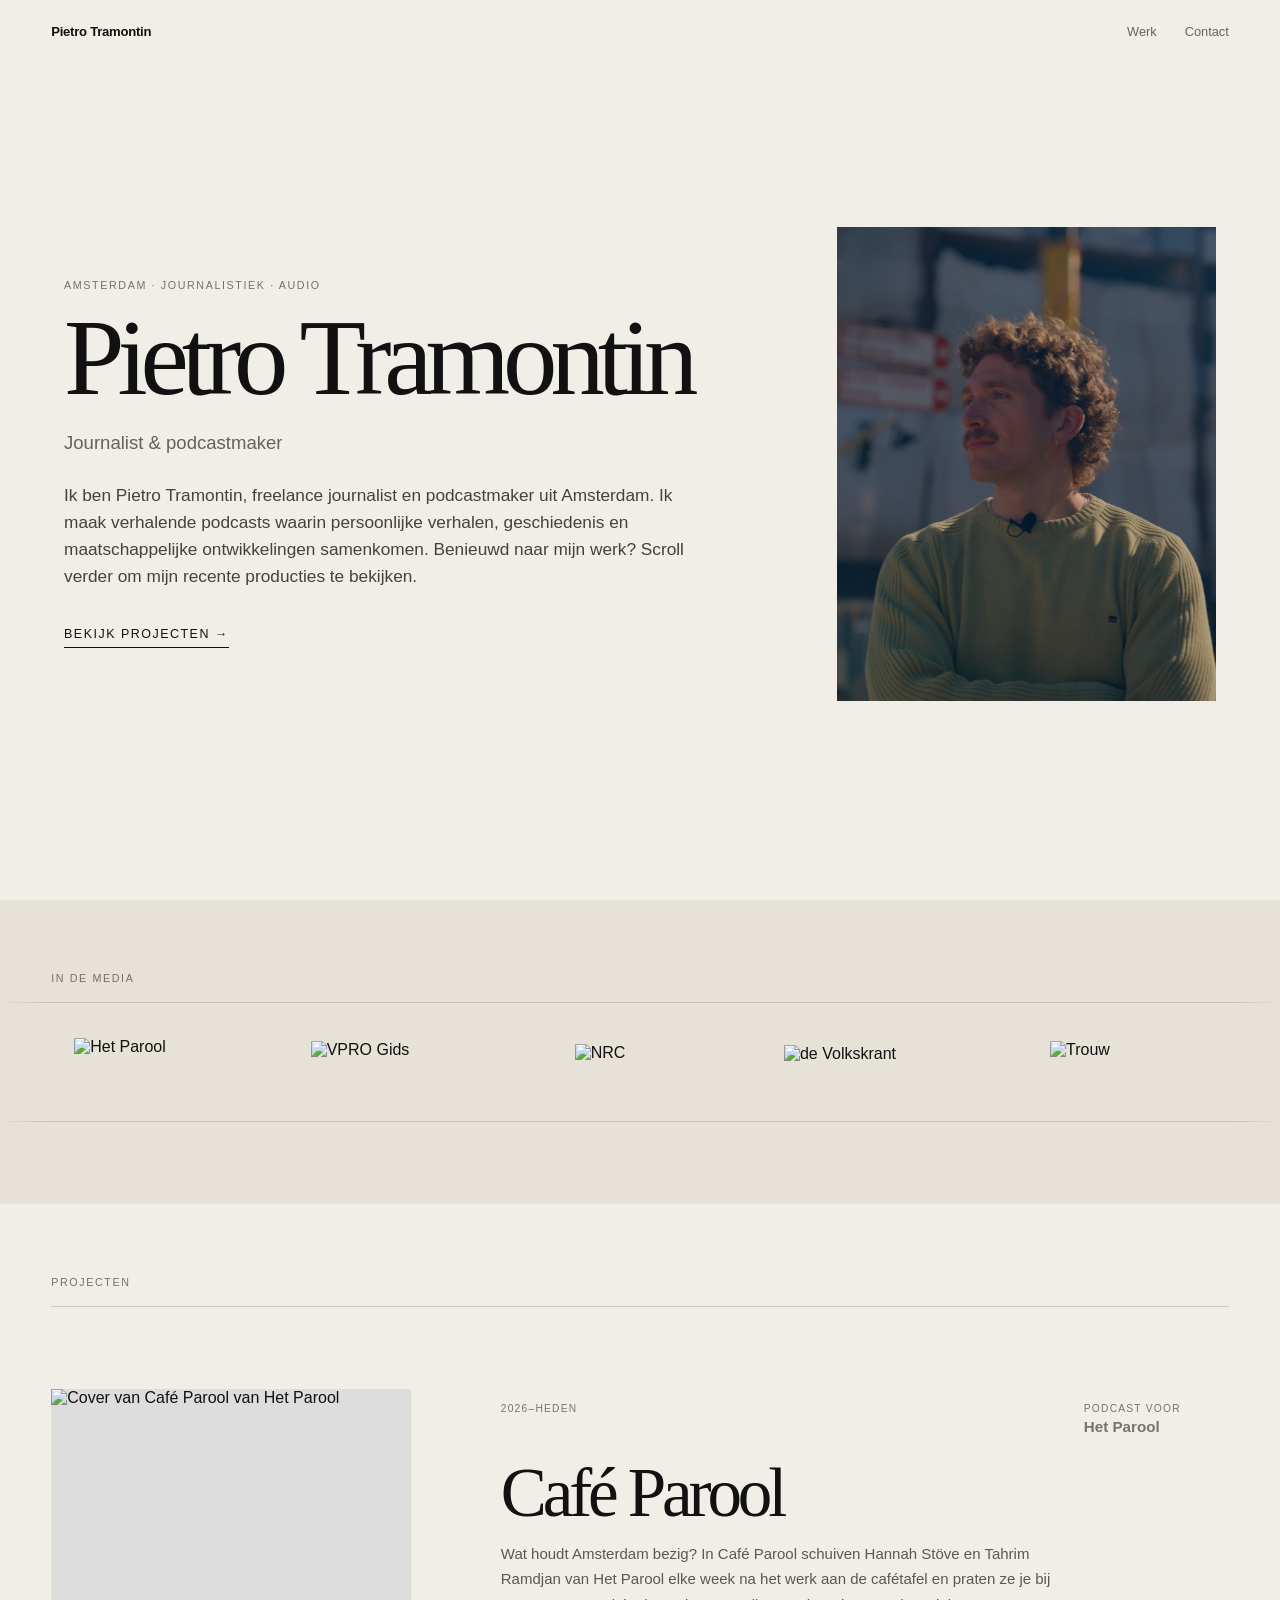
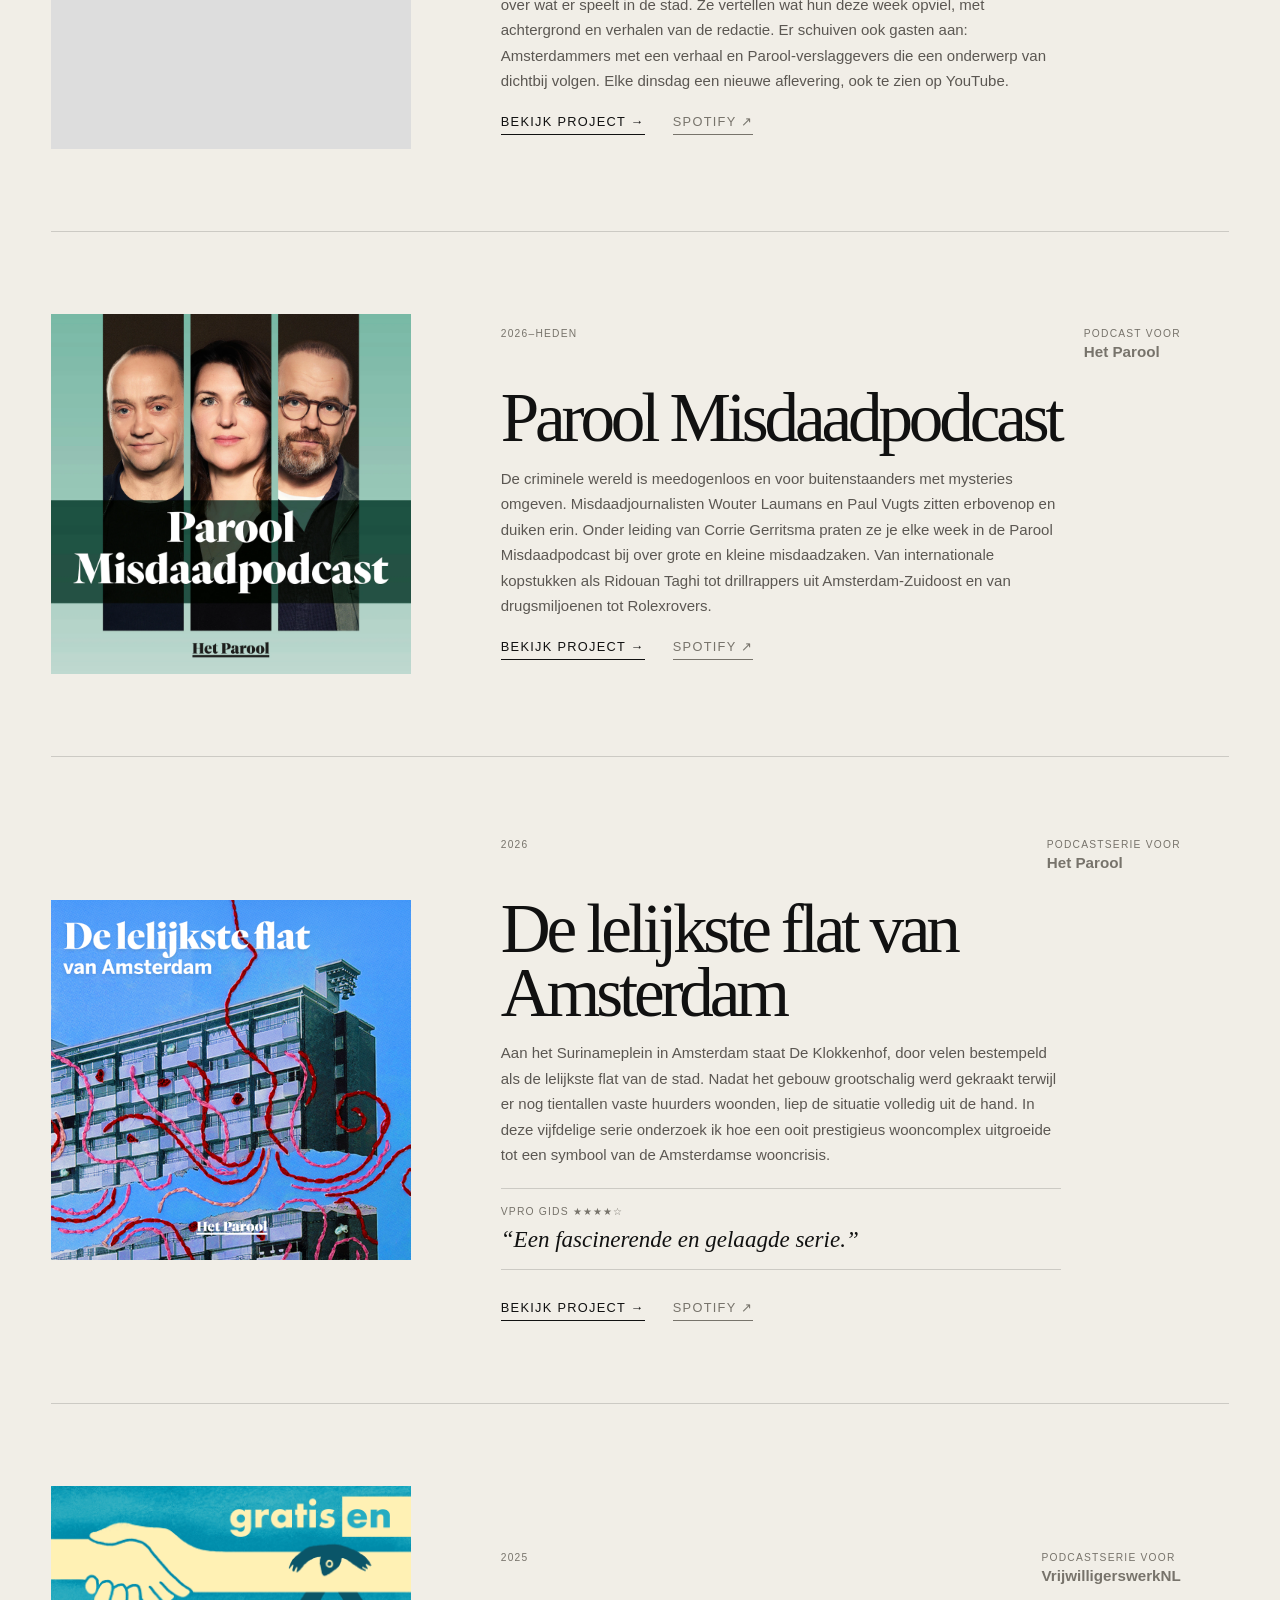
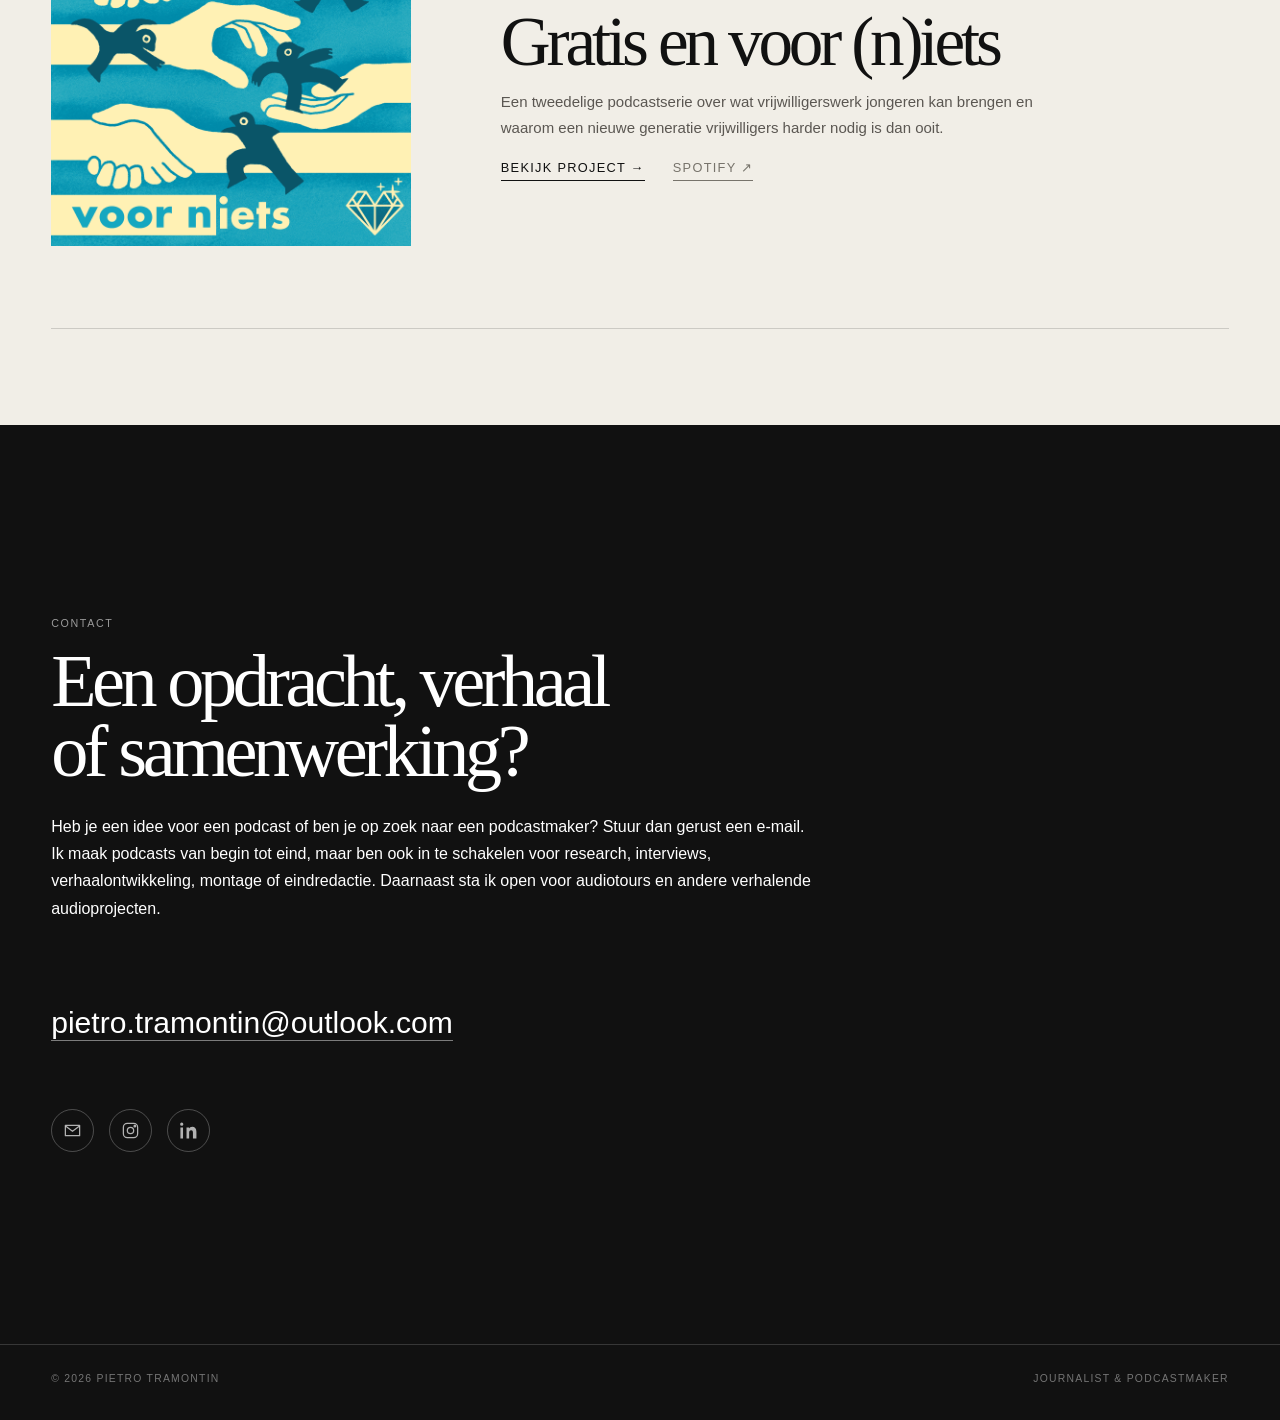
==== commit db98ee14: "Update index.html" ====
--- a/index.html
+++ b/index.html
@@ -183,7 +183,7 @@
 <span>Podcast voor<br/><strong>Het Parool</strong></span>
 </div>
 <h3><a href="cafe-parool.html">Café Parool</a></h3>
-<p class="project-summary">Café Parool is een podcast van Het Parool. Voor deze productie verzorg ik de opnames en audiomontage, van de opname van de gesprekken tot de voorbereiding van het materiaal voor de uiteindelijke aflevering.</p>
+<p class="project-summary">Wat houdt Amsterdam bezig? In Café Parool schuiven Hannah Stöve en Tahrim Ramdjan van Het Parool elke week na het werk aan de cafétafel en praten ze je bij over wat er speelt in de stad. Ze vertellen wat hun deze week opviel, met achtergrond en verhalen van de redactie. Er schuiven ook gasten aan: Amsterdammers met een verhaal en Parool-verslaggevers die een onderwerp van dichtbij volgen. Elke dinsdag een nieuwe aflevering, ook te zien op YouTube.</p>
 <div class="actions"><a class="text-link" href="cafe-parool.html">Bekijk project →</a><a class="text-link muted-link" href="https://open.spotify.com/show/5fbQfXBJRab8KzAqtQAK3I" target="_blank" rel="noopener">Spotify ↗</a></div>
 </div>
 </article>
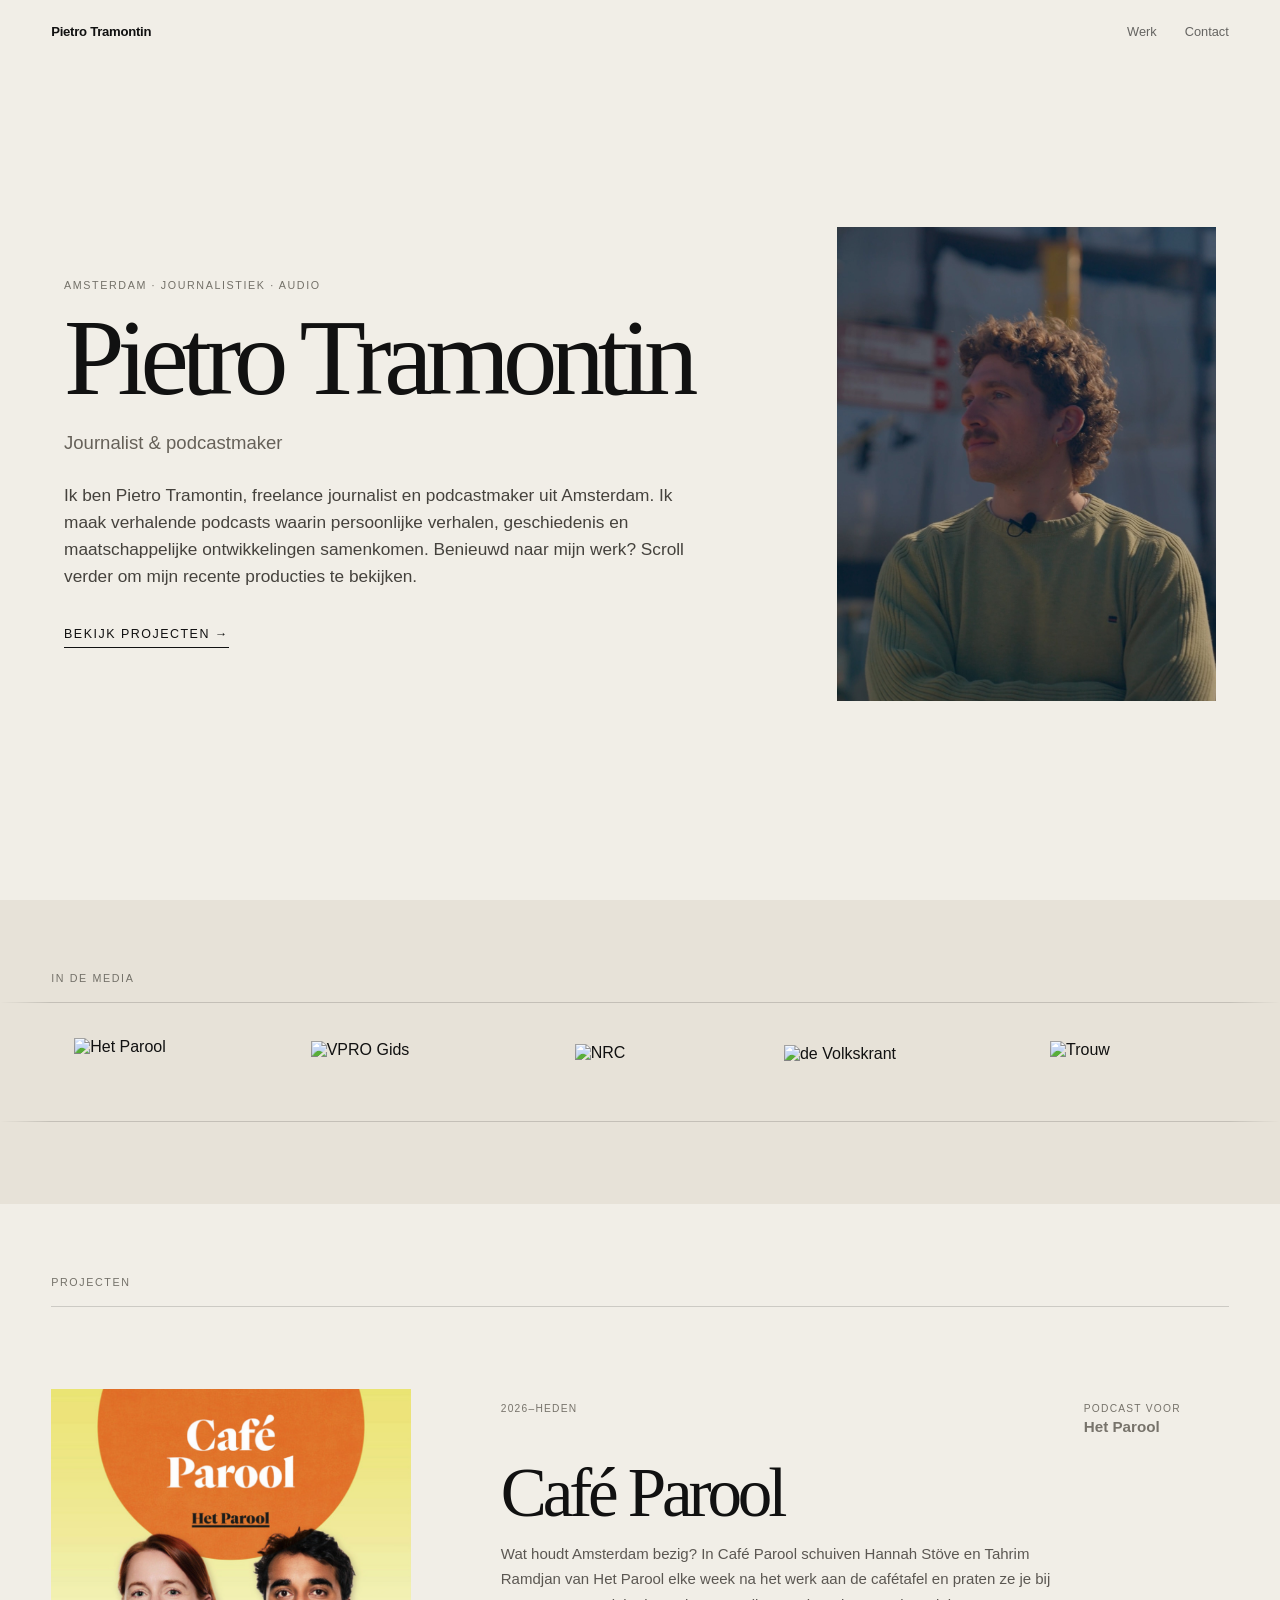
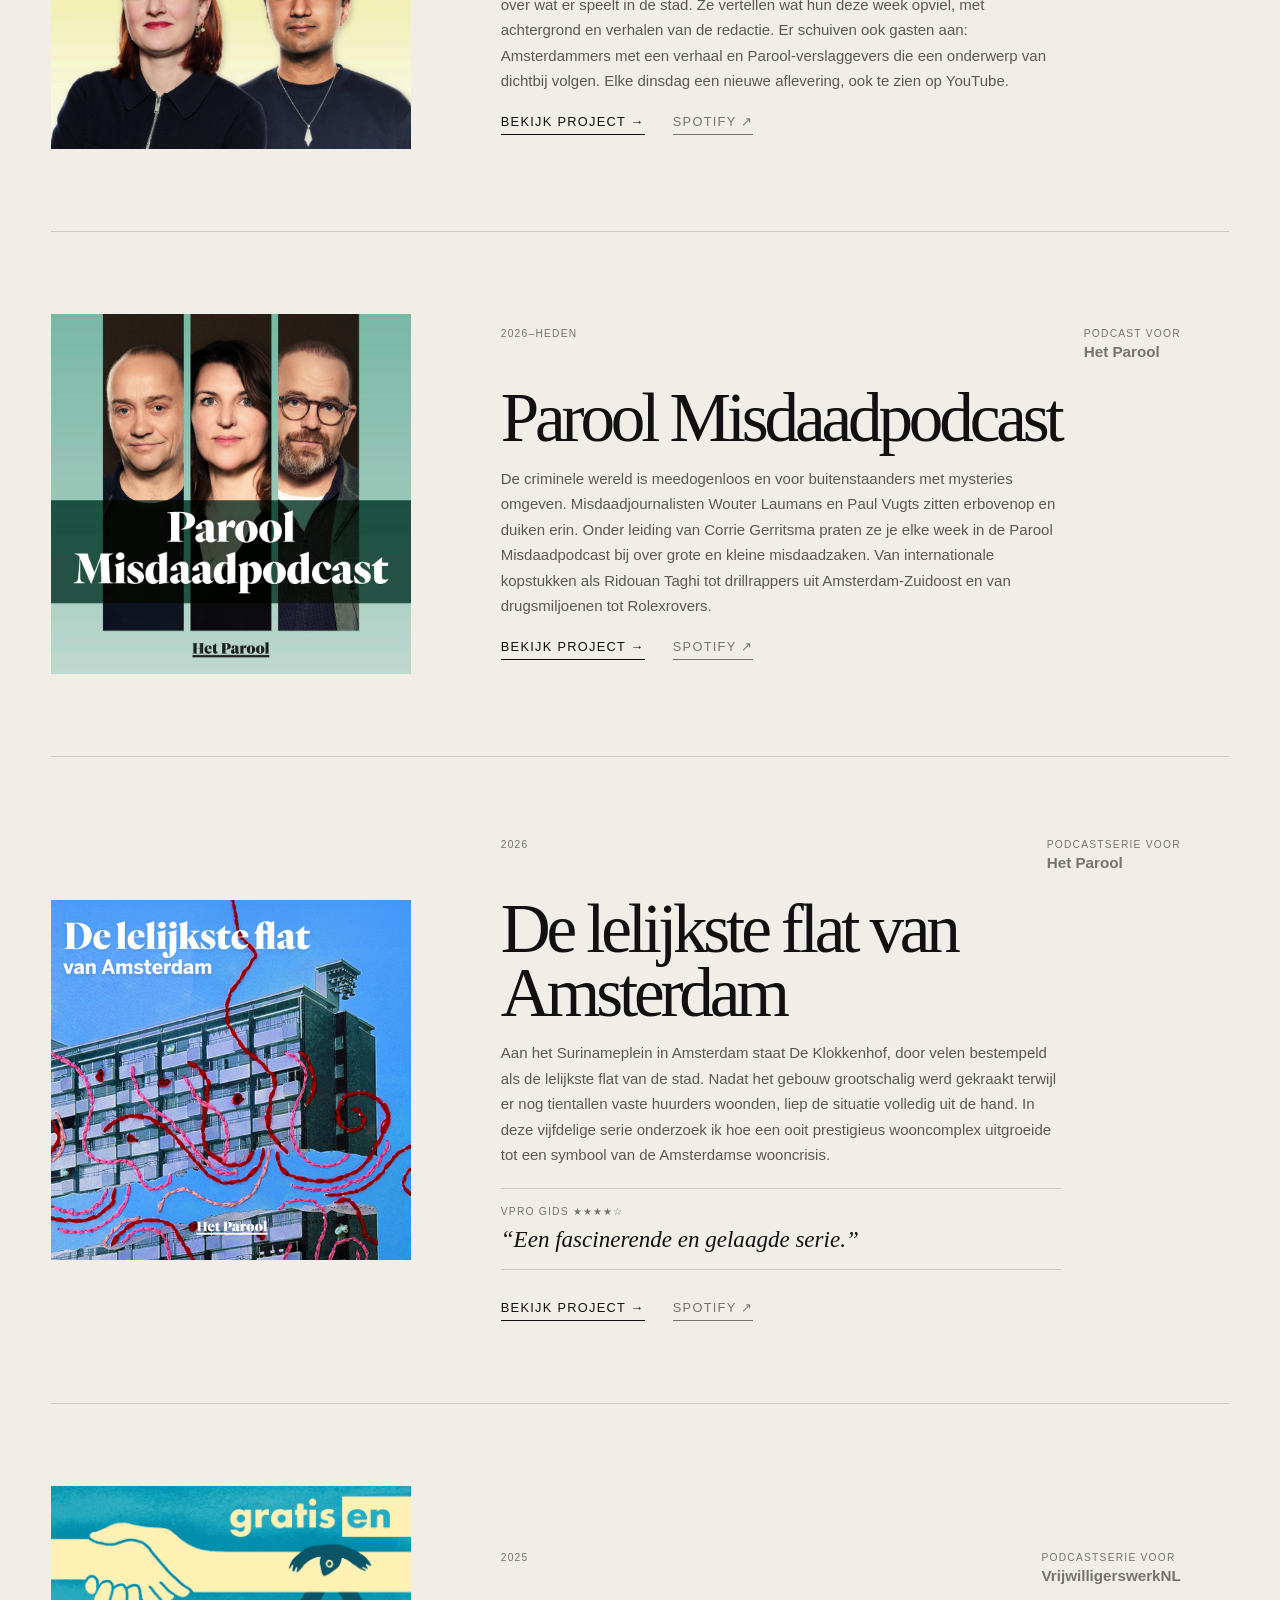
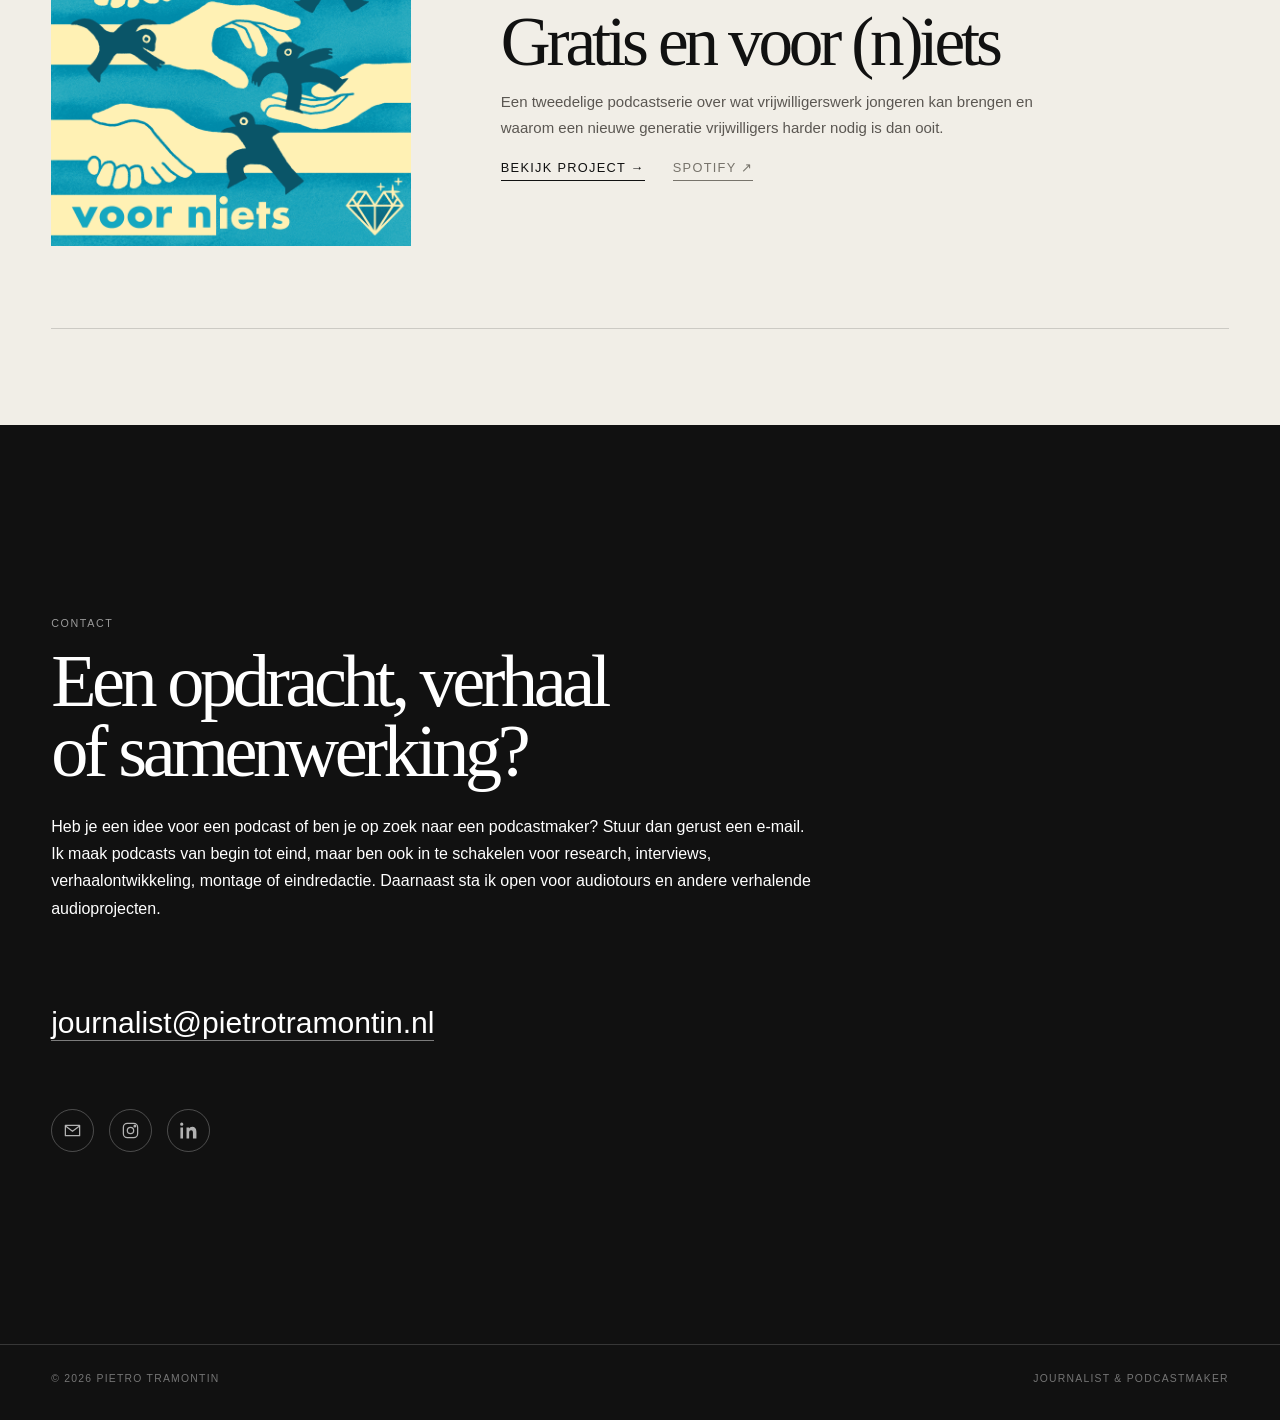
==== commit 8ce08694: "Update index.html" ====
--- a/index.html
+++ b/index.html
@@ -253,9 +253,9 @@
 <p class="kicker">Contact</p>
 <h2>Een opdracht, verhaal<br/>of samenwerking?</h2>
 <p class="contact-intro">Heb je een idee voor een podcast of ben je op zoek naar een podcastmaker? Stuur dan gerust een e-mail. Ik maak podcasts van begin tot eind, maar ben ook in te schakelen voor research, interviews, verhaalontwikkeling, montage of eindredactie. Daarnaast sta ik open voor audiotours en andere verhalende audioprojecten.</p>
-<a aria-label="E-mail Pietro Tramontin" class="email" href="mailto:pietro.tramontin@outlook.com" rel="author">pietro.tramontin@outlook.com</a>
+<a aria-label="E-mail Pietro Tramontin" class="email" href="mailto:journalist@pietrotramontin.nl" rel="author">journalist@pietrotramontin.nl</a>
 <div aria-label="Sociale media" class="socials">
-<a aria-label="E-mail Pietro Tramontin" class="social-link" href="mailto:pietro.tramontin@outlook.com">
+<a aria-label="E-mail Pietro Tramontin" class="social-link" href="mailto:journalist@pietrotramontin.nl">
 <svg aria-hidden="true" viewbox="0 0 24 24">
 <path d="M3 5.5h18v13H3z"></path>
 <path d="m4 7 8 6 8-6"></path>
